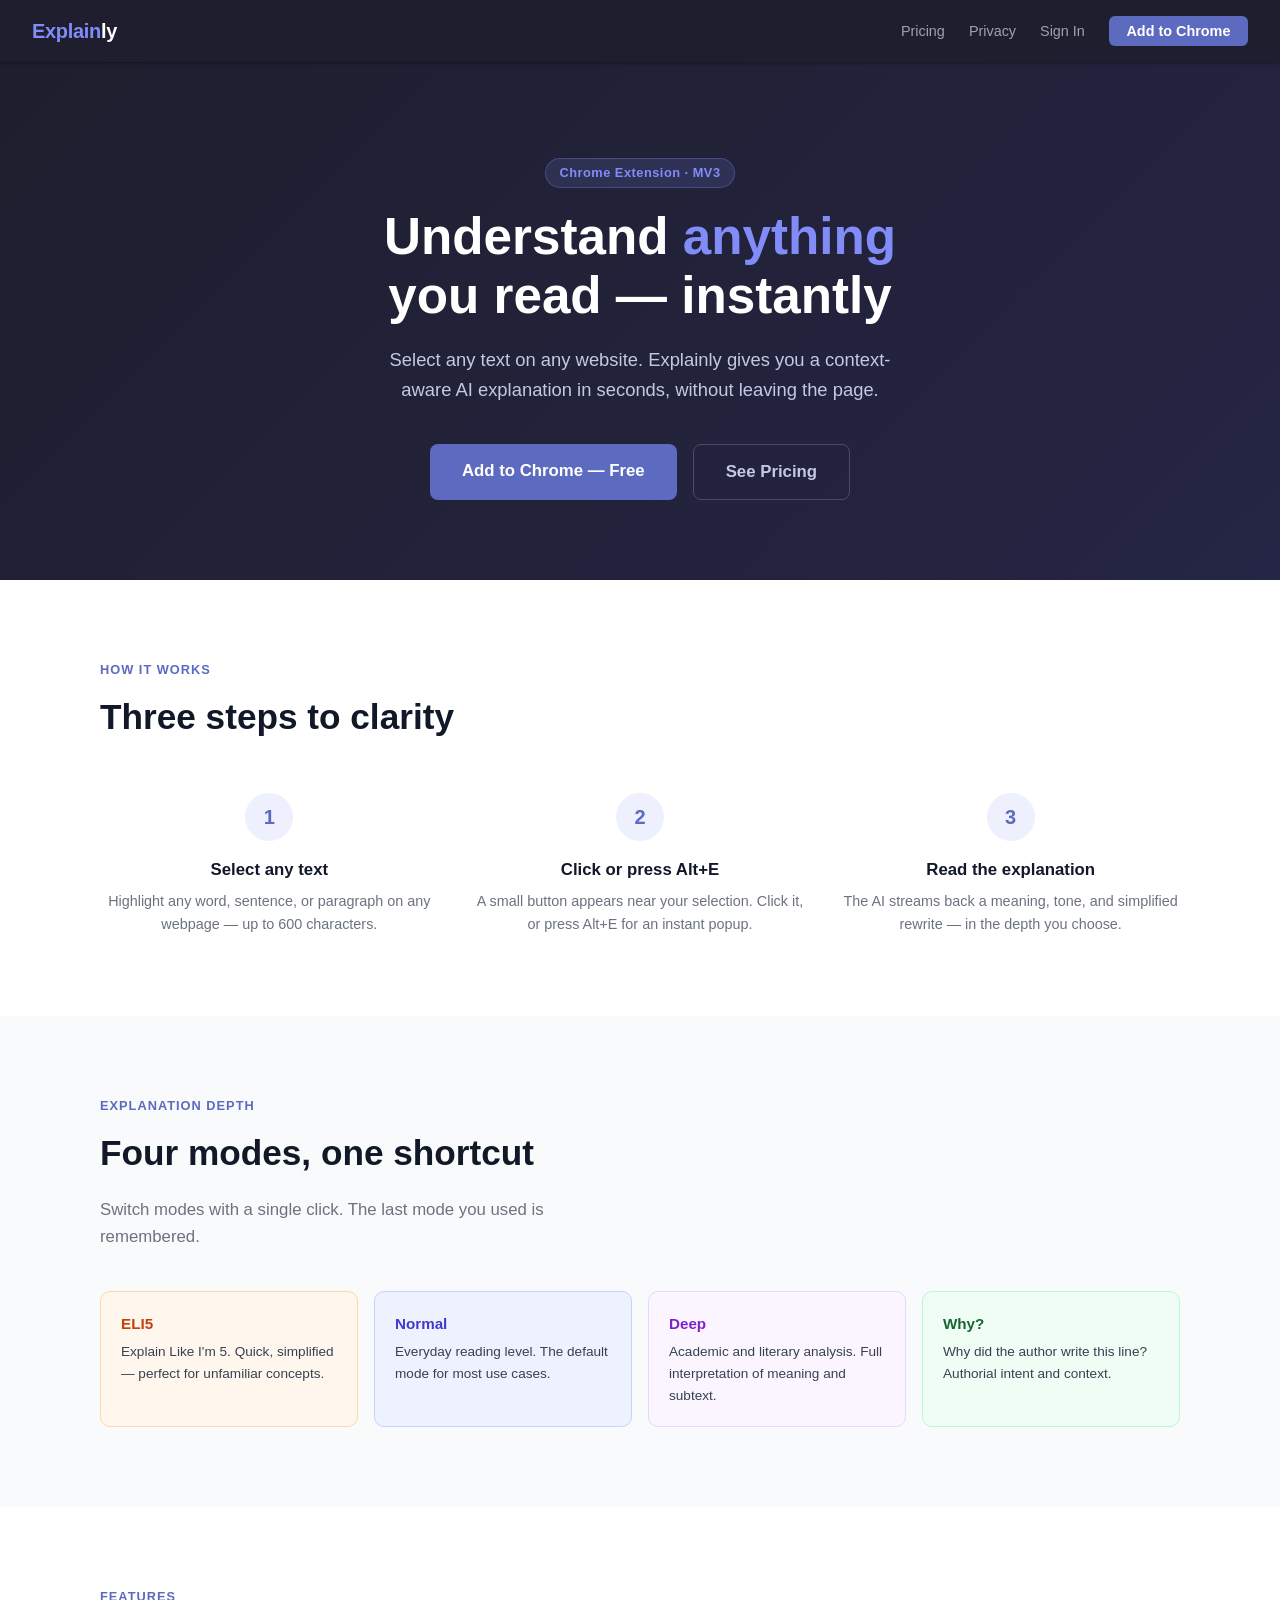
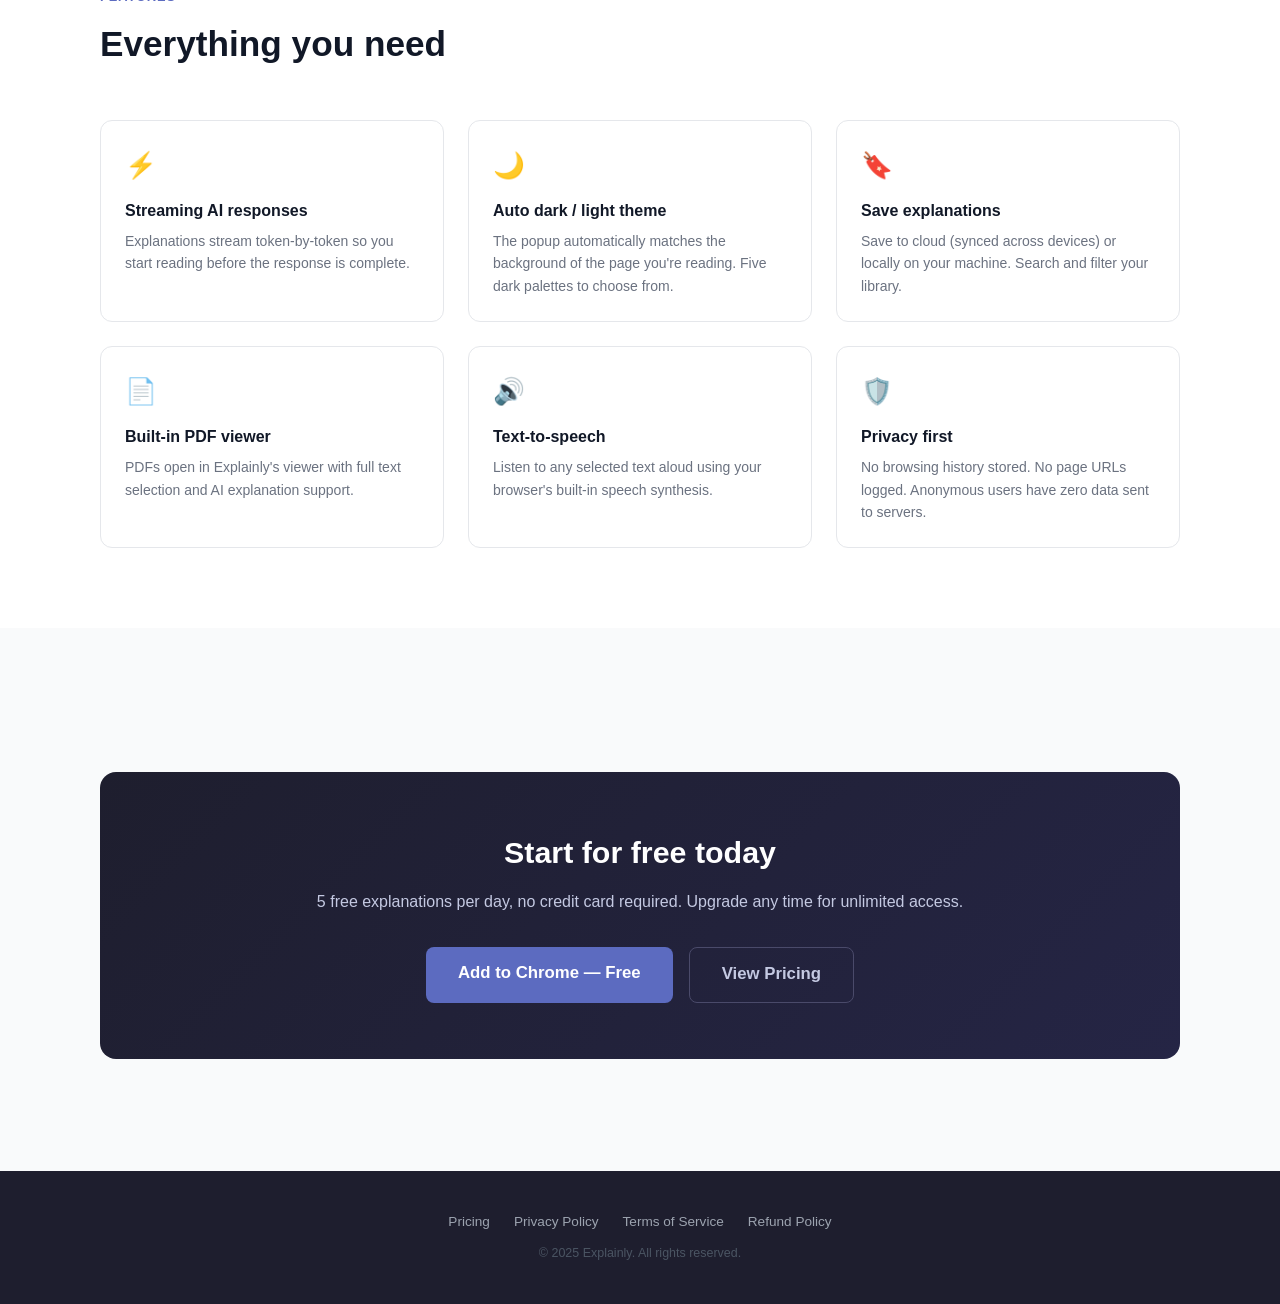
==== index.html @ cc9b119f "Add favicon to all pages and icon images for PWA manifest Co-Authored-By: Claude Sonnet 4.6 <noreply" ====
<!DOCTYPE html>
<html lang="en">
<head>
  <meta charset="UTF-8" />
  <link rel="icon" href="/icons/icon-192.png" type="image/png" />
  <meta name="viewport" content="width=device-width, initial-scale=1.0" />
  <title>Explainly — AI Text Explanation for the Web</title>
  <meta name="description" content="Select any text on any webpage and get instant AI-powered explanations. ELI5, Normal, Deep, and Why? modes." />
  <style>
    *, *::before, *::after { box-sizing: border-box; margin: 0; padding: 0; }
    body { font-family: -apple-system, BlinkMacSystemFont, 'Segoe UI', Roboto, sans-serif; color: #111827; background: #f9fafb; line-height: 1.6; }
    a { color: #5c6bc0; text-decoration: none; }
    a:hover { text-decoration: underline; }

    /* Nav */
    nav { background: #1e1e2e; display: flex; justify-content: space-between; align-items: center; padding: 0 2rem; height: 62px; position: sticky; top: 0; z-index: 100; box-shadow: 0 1px 4px rgba(0,0,0,.4); }
    .logo { color: #fff; font-weight: 800; font-size: 1.25rem; text-decoration: none; letter-spacing: -.3px; }
    .logo span { color: #818cf8; }
    .nav-links { display: flex; gap: 1.5rem; list-style: none; align-items: center; }
    .nav-links a { color: #9ca3af; font-size: .9rem; text-decoration: none; transition: color .15s; }
    .nav-links a:hover { color: #fff; }
    .nav-cta { background: #5c6bc0; color: #fff !important; padding: .45rem 1.1rem; border-radius: 6px; font-weight: 600; }
    .nav-cta:hover { background: #4f5eaf; }
    @media (max-width: 600px) { .hide-mobile { display: none; } }

    /* Hero */
    .hero { background: linear-gradient(135deg, #1e1e2e 0%, #252545 100%); color: #fff; padding: 6rem 2rem 5rem; text-align: center; }
    .hero h1 { font-size: clamp(2rem, 5vw, 3.2rem); font-weight: 900; line-height: 1.15; margin-bottom: 1.25rem; }
    .hero h1 span { color: #818cf8; }
    .hero p { font-size: 1.15rem; color: #c4c9e2; max-width: 540px; margin: 0 auto 2.5rem; }
    .hero-btns { display: flex; gap: 1rem; justify-content: center; flex-wrap: wrap; }
    .btn { display: inline-block; padding: .7rem 1.6rem; border-radius: 8px; font-weight: 600; font-size: .95rem; transition: all .2s; cursor: pointer; text-decoration: none; }
    .btn-primary { background: #5c6bc0; color: #fff; }
    .btn-primary:hover { background: #4f5eaf; text-decoration: none; color: #fff; }
    .btn-ghost { background: transparent; color: #c4c9e2; border: 1.5px solid #4a4a6a; }
    .btn-ghost:hover { background: rgba(255,255,255,.07); text-decoration: none; color: #fff; }
    .btn-lg { padding: .85rem 2rem; font-size: 1.05rem; }

    /* Badge */
    .badge { display: inline-block; background: rgba(129,140,248,.15); color: #818cf8; border: 1px solid rgba(129,140,248,.3); border-radius: 999px; padding: .25rem .85rem; font-size: .8rem; font-weight: 600; margin-bottom: 1.2rem; letter-spacing: .5px; }

    /* Sections */
    .section { padding: 5rem 2rem; }
    .section-alt { background: #fff; }
    .container { max-width: 1080px; margin: 0 auto; }
    .section-label { color: #5c6bc0; font-size: .8rem; font-weight: 700; text-transform: uppercase; letter-spacing: 1px; margin-bottom: .5rem; }
    .section-title { font-size: clamp(1.6rem, 3vw, 2.2rem); font-weight: 800; margin-bottom: 1rem; }
    .section-sub { color: #6b7280; font-size: 1.05rem; max-width: 520px; }

    /* How it works */
    .steps { display: grid; grid-template-columns: repeat(auto-fit, minmax(220px, 1fr)); gap: 2rem; margin-top: 3rem; }
    .step { text-align: center; }
    .step-num { width: 48px; height: 48px; border-radius: 50%; background: #eef0fd; color: #5c6bc0; font-size: 1.25rem; font-weight: 800; display: flex; align-items: center; justify-content: center; margin: 0 auto 1rem; }
    .step h3 { font-size: 1.05rem; font-weight: 700; margin-bottom: .4rem; }
    .step p { color: #6b7280; font-size: .9rem; margin: 0; }

    /* Features */
    .features { display: grid; grid-template-columns: repeat(auto-fit, minmax(260px, 1fr)); gap: 1.5rem; margin-top: 3rem; }
    .feature-card { background: #fff; border: 1px solid #e5e7eb; border-radius: 12px; padding: 1.5rem; }
    .feature-icon { font-size: 1.6rem; margin-bottom: .75rem; }
    .feature-card h3 { font-size: 1rem; font-weight: 700; margin-bottom: .4rem; }
    .feature-card p { color: #6b7280; font-size: .875rem; margin: 0; }

    /* Modes */
    .modes { display: grid; grid-template-columns: repeat(auto-fit, minmax(190px, 1fr)); gap: 1rem; margin-top: 2.5rem; }
    .mode { border-radius: 10px; padding: 1.25rem; border: 1.5px solid; }
    .mode-eli5  { background: #fff7ed; border-color: #fed7aa; }
    .mode-normal{ background: #eef2ff; border-color: #c7d2fe; }
    .mode-deep  { background: #faf5ff; border-color: #e9d5ff; }
    .mode-why   { background: #f0fdf4; border-color: #bbf7d0; }
    .mode h3 { font-size: .95rem; font-weight: 700; margin-bottom: .3rem; }
    .mode-eli5 h3  { color: #c2410c; }
    .mode-normal h3{ color: #4338ca; }
    .mode-deep h3  { color: #7e22ce; }
    .mode-why h3   { color: #166534; }
    .mode p { font-size: .85rem; color: #374151; margin: 0; }

    /* CTA Band */
    .cta-band { background: linear-gradient(135deg, #1e1e2e, #252545); color: #fff; border-radius: 16px; padding: 3.5rem 2rem; text-align: center; margin: 4rem 0 2rem; }
    .cta-band h2 { font-size: 1.9rem; font-weight: 800; margin-bottom: .75rem; }
    .cta-band p { color: #c4c9e2; margin-bottom: 2rem; font-size: 1rem; }

    /* Footer */
    footer { background: #1e1e2e; color: #6b7280; padding: 2.5rem 2rem; text-align: center; }
    .footer-links { display: flex; gap: 1.5rem; justify-content: center; margin-bottom: .75rem; flex-wrap: wrap; }
    .footer-links a { color: #9ca3af; font-size: .85rem; text-decoration: none; }
    .footer-links a:hover { color: #fff; }
    .copyright { font-size: .78rem; color: #4b5563; }
  </style>
</head>
<body>

<nav>
  <a class="logo" href="/"><span>Explain</span>ly</a>
  <ul class="nav-links">
    <li class="hide-mobile"><a href="/pricing.html">Pricing</a></li>
    <li class="hide-mobile"><a href="/privacy.html">Privacy</a></li>
    <li class="hide-mobile"><a id="nav-signin" href="/app/login.html">Sign In</a></li>
    <li><a class="nav-cta" href="https://chromewebstore.google.com/search/explainly" target="_blank" rel="noopener">Add to Chrome</a></li>
  </ul>
</nav>

<!-- Hero -->
<section class="hero">
  <div class="badge">Chrome Extension · MV3</div>
  <h1>Understand <span>anything</span><br>you read — instantly</h1>
  <p>Select any text on any website. Explainly gives you a context-aware AI explanation in seconds, without leaving the page.</p>
  <div class="hero-btns">
    <a class="btn btn-primary btn-lg" href="https://chromewebstore.google.com/search/explainly" target="_blank" rel="noopener">Add to Chrome — Free</a>
    <a class="btn btn-ghost btn-lg" href="/pricing.html">See Pricing</a>
  </div>
</section>

<!-- How it works -->
<section class="section section-alt">
  <div class="container">
    <div class="section-label">How it works</div>
    <h2 class="section-title">Three steps to clarity</h2>
    <div class="steps">
      <div class="step">
        <div class="step-num">1</div>
        <h3>Select any text</h3>
        <p>Highlight any word, sentence, or paragraph on any webpage — up to 600 characters.</p>
      </div>
      <div class="step">
        <div class="step-num">2</div>
        <h3>Click or press Alt+E</h3>
        <p>A small button appears near your selection. Click it, or press Alt+E for an instant popup.</p>
      </div>
      <div class="step">
        <div class="step-num">3</div>
        <h3>Read the explanation</h3>
        <p>The AI streams back a meaning, tone, and simplified rewrite — in the depth you choose.</p>
      </div>
    </div>
  </div>
</section>

<!-- Depth modes -->
<section class="section">
  <div class="container">
    <div class="section-label">Explanation depth</div>
    <h2 class="section-title">Four modes, one shortcut</h2>
    <p class="section-sub">Switch modes with a single click. The last mode you used is remembered.</p>
    <div class="modes">
      <div class="mode mode-eli5">
        <h3>ELI5</h3>
        <p>Explain Like I'm 5. Quick, simplified — perfect for unfamiliar concepts.</p>
      </div>
      <div class="mode mode-normal">
        <h3>Normal</h3>
        <p>Everyday reading level. The default mode for most use cases.</p>
      </div>
      <div class="mode mode-deep">
        <h3>Deep</h3>
        <p>Academic and literary analysis. Full interpretation of meaning and subtext.</p>
      </div>
      <div class="mode mode-why">
        <h3>Why?</h3>
        <p>Why did the author write this line? Authorial intent and context.</p>
      </div>
    </div>
  </div>
</section>

<!-- Features -->
<section class="section section-alt">
  <div class="container">
    <div class="section-label">Features</div>
    <h2 class="section-title">Everything you need</h2>
    <div class="features">
      <div class="feature-card">
        <div class="feature-icon">⚡</div>
        <h3>Streaming AI responses</h3>
        <p>Explanations stream token-by-token so you start reading before the response is complete.</p>
      </div>
      <div class="feature-card">
        <div class="feature-icon">🌙</div>
        <h3>Auto dark / light theme</h3>
        <p>The popup automatically matches the background of the page you're reading. Five dark palettes to choose from.</p>
      </div>
      <div class="feature-card">
        <div class="feature-icon">🔖</div>
        <h3>Save explanations</h3>
        <p>Save to cloud (synced across devices) or locally on your machine. Search and filter your library.</p>
      </div>
      <div class="feature-card">
        <div class="feature-icon">📄</div>
        <h3>Built-in PDF viewer</h3>
        <p>PDFs open in Explainly's viewer with full text selection and AI explanation support.</p>
      </div>
      <div class="feature-card">
        <div class="feature-icon">🔊</div>
        <h3>Text-to-speech</h3>
        <p>Listen to any selected text aloud using your browser's built-in speech synthesis.</p>
      </div>
      <div class="feature-card">
        <div class="feature-icon">🛡️</div>
        <h3>Privacy first</h3>
        <p>No browsing history stored. No page URLs logged. Anonymous users have zero data sent to servers.</p>
      </div>
    </div>
  </div>
</section>

<!-- CTA -->
<section class="section">
  <div class="container">
    <div class="cta-band">
      <h2>Start for free today</h2>
      <p>5 free explanations per day, no credit card required. Upgrade any time for unlimited access.</p>
      <div style="display:flex;gap:1rem;justify-content:center;flex-wrap:wrap;">
        <a class="btn btn-primary btn-lg" href="https://chromewebstore.google.com/search/explainly" target="_blank" rel="noopener">Add to Chrome — Free</a>
        <a class="btn btn-ghost btn-lg" href="/pricing.html">View Pricing</a>
      </div>
    </div>
  </div>
</section>

<footer>
  <div class="footer-links">
    <a href="/pricing.html">Pricing</a>
    <a href="/privacy.html">Privacy Policy</a>
    <a href="/terms.html">Terms of Service</a>
    <a href="/refund.html">Refund Policy</a>
  </div>
  <p class="copyright">&copy; 2025 Explainly. All rights reserved.</p>
</footer>

<script>
  var link = document.getElementById('nav-signin');
  if (localStorage.getItem('explainly_token')) {
    link.textContent = 'My Library';
    link.href = '/app/library.html';
  }
</script>
</body>
</html>
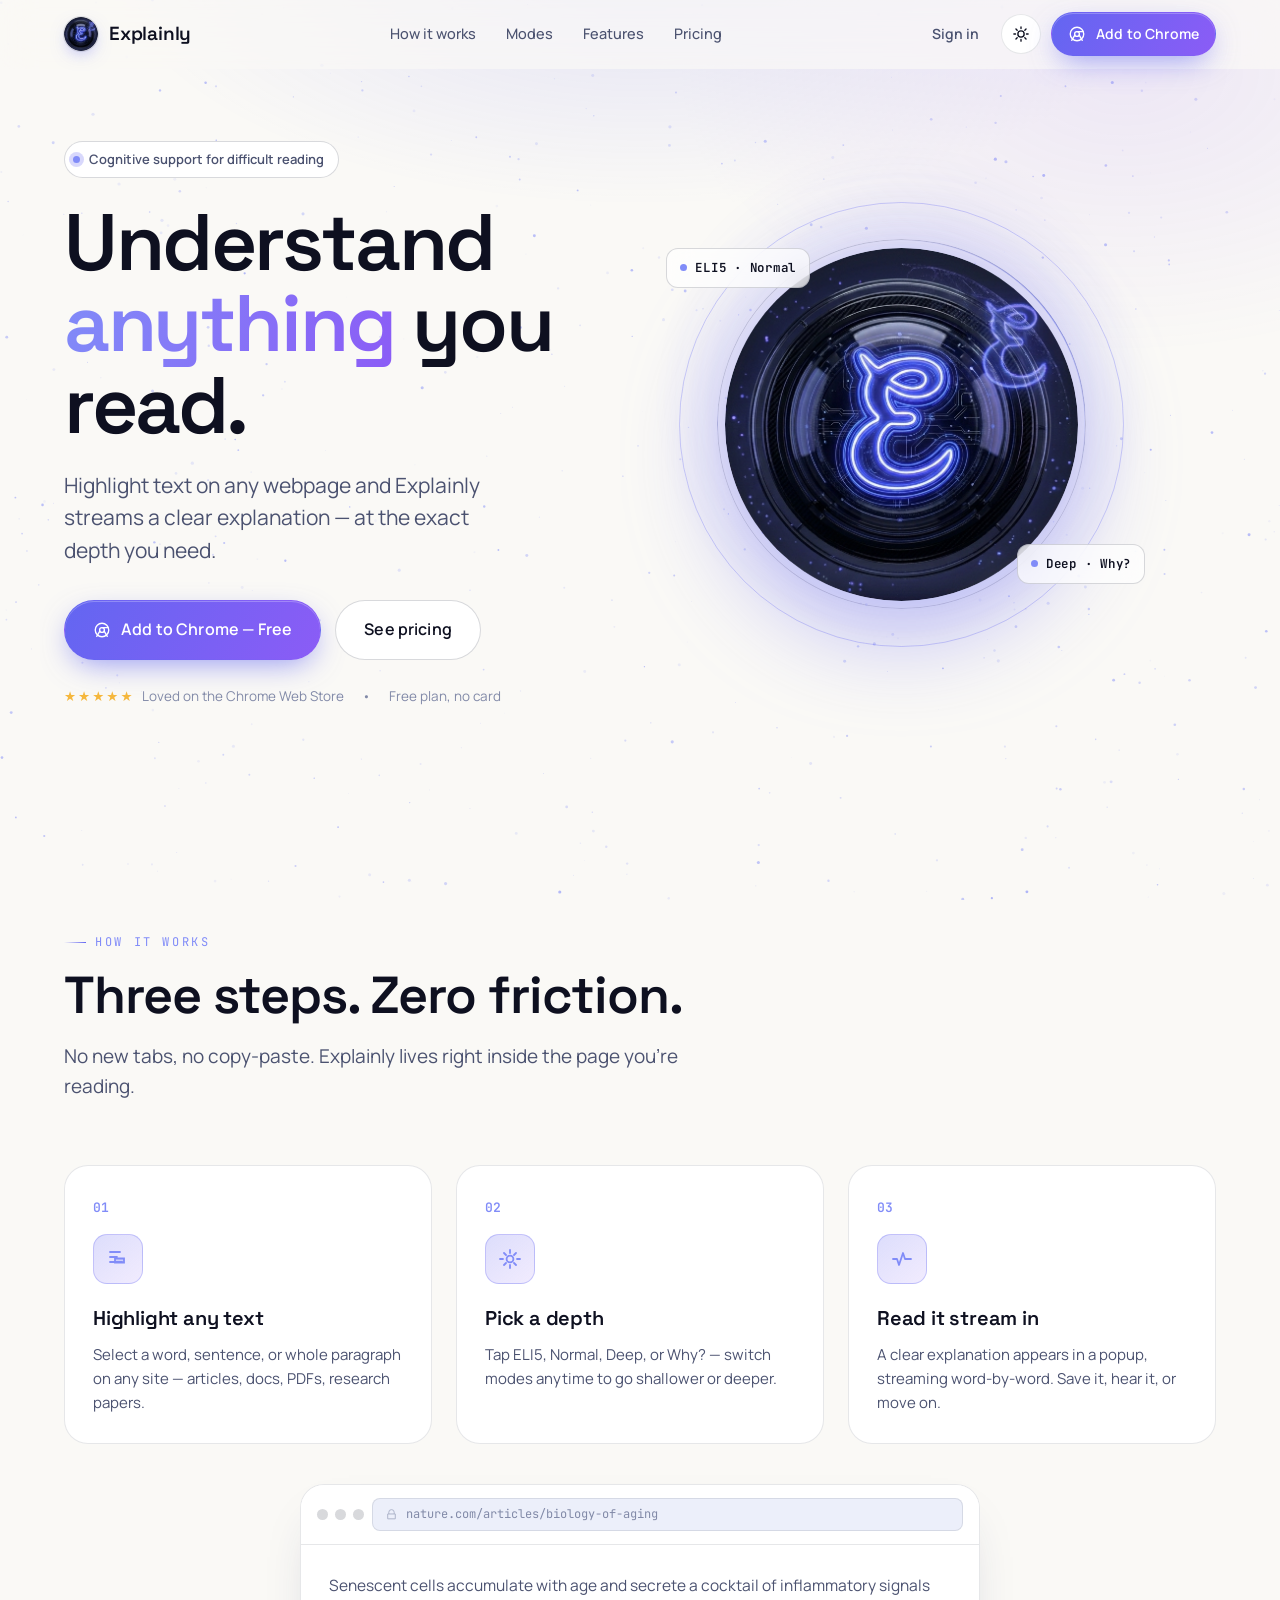
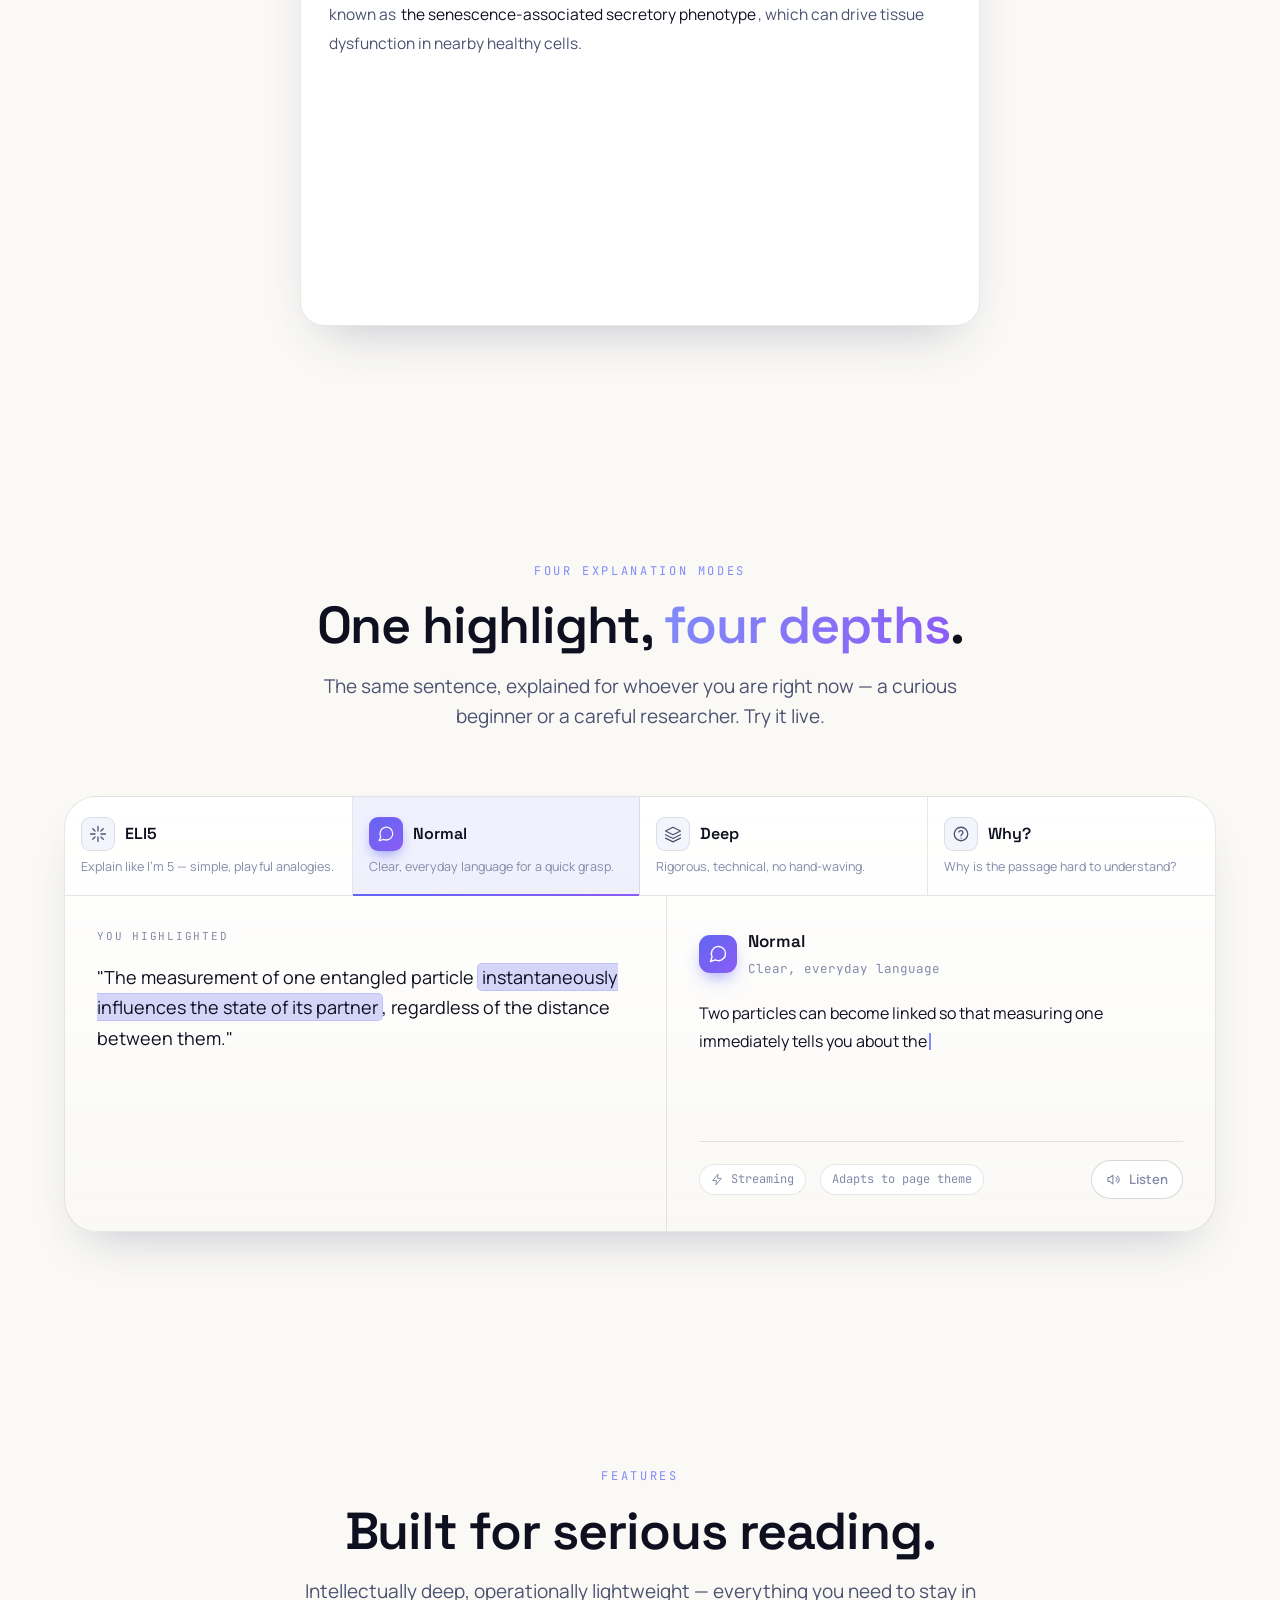
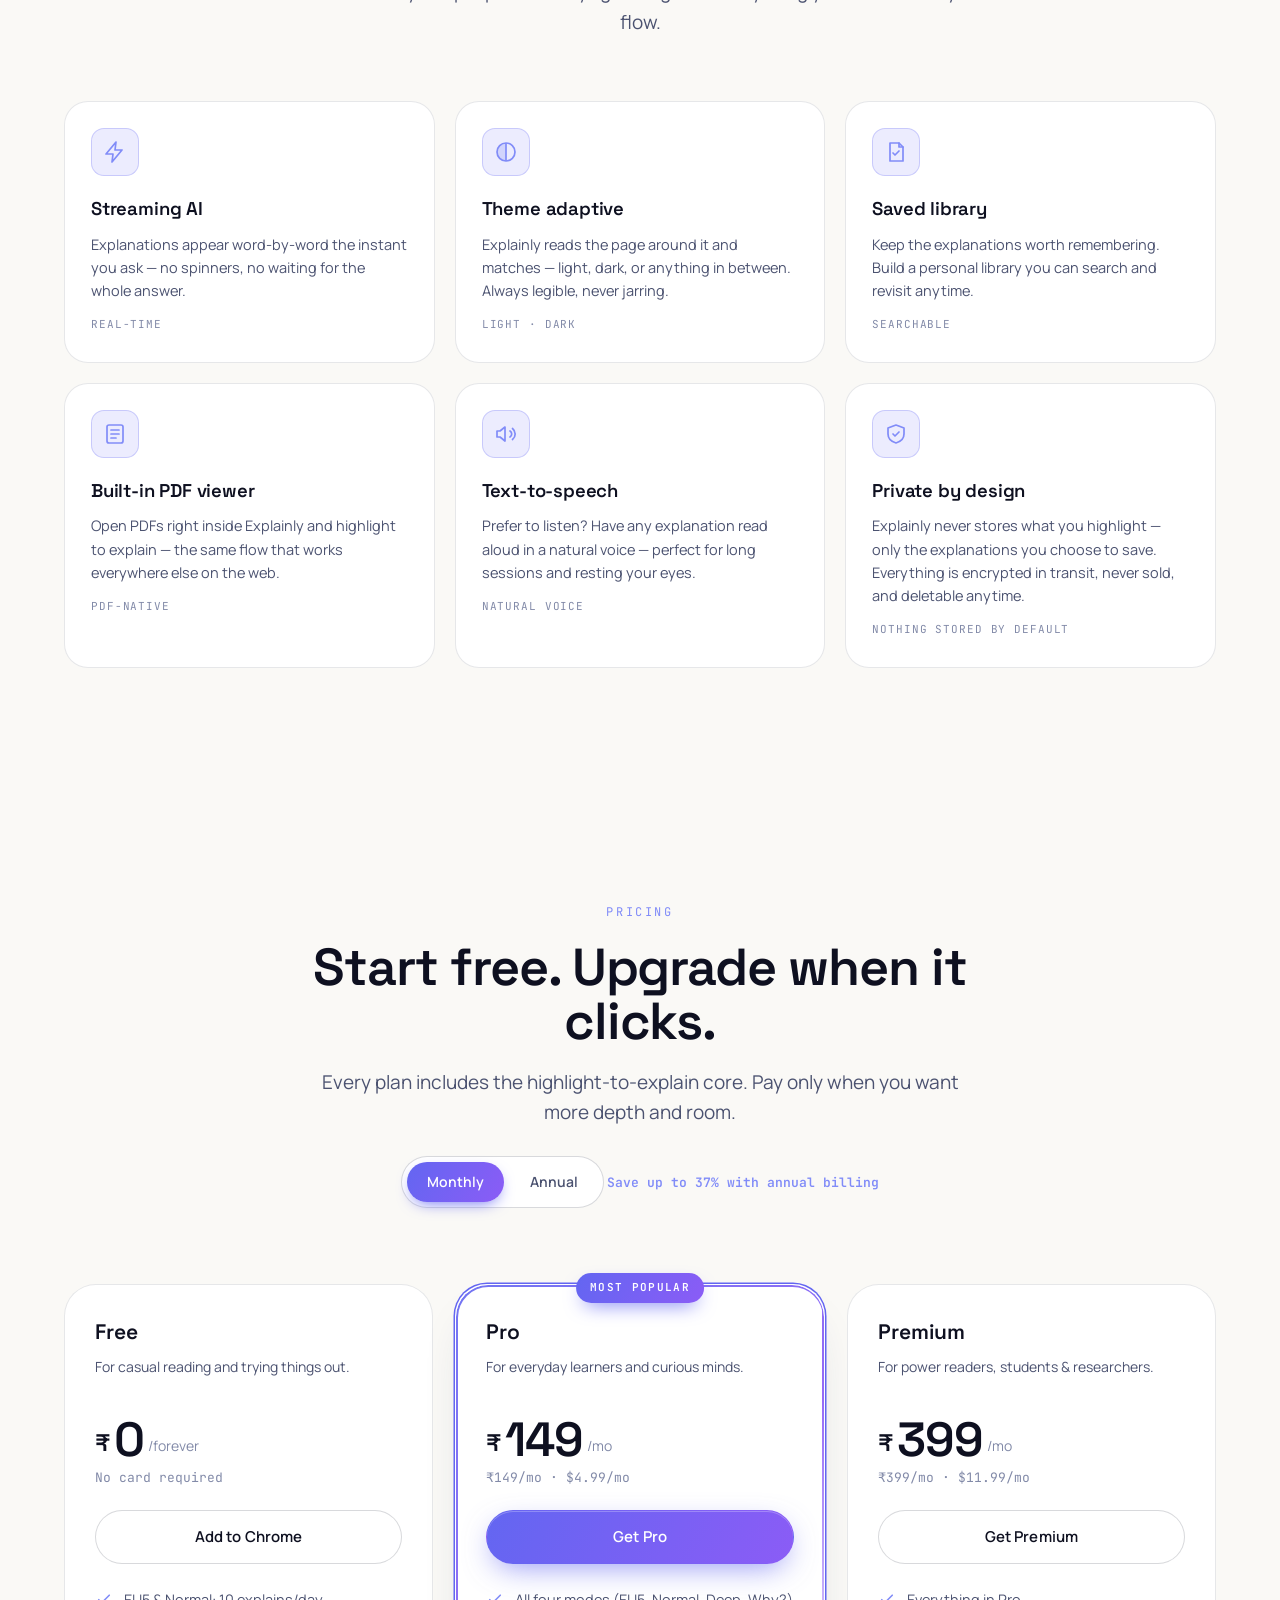
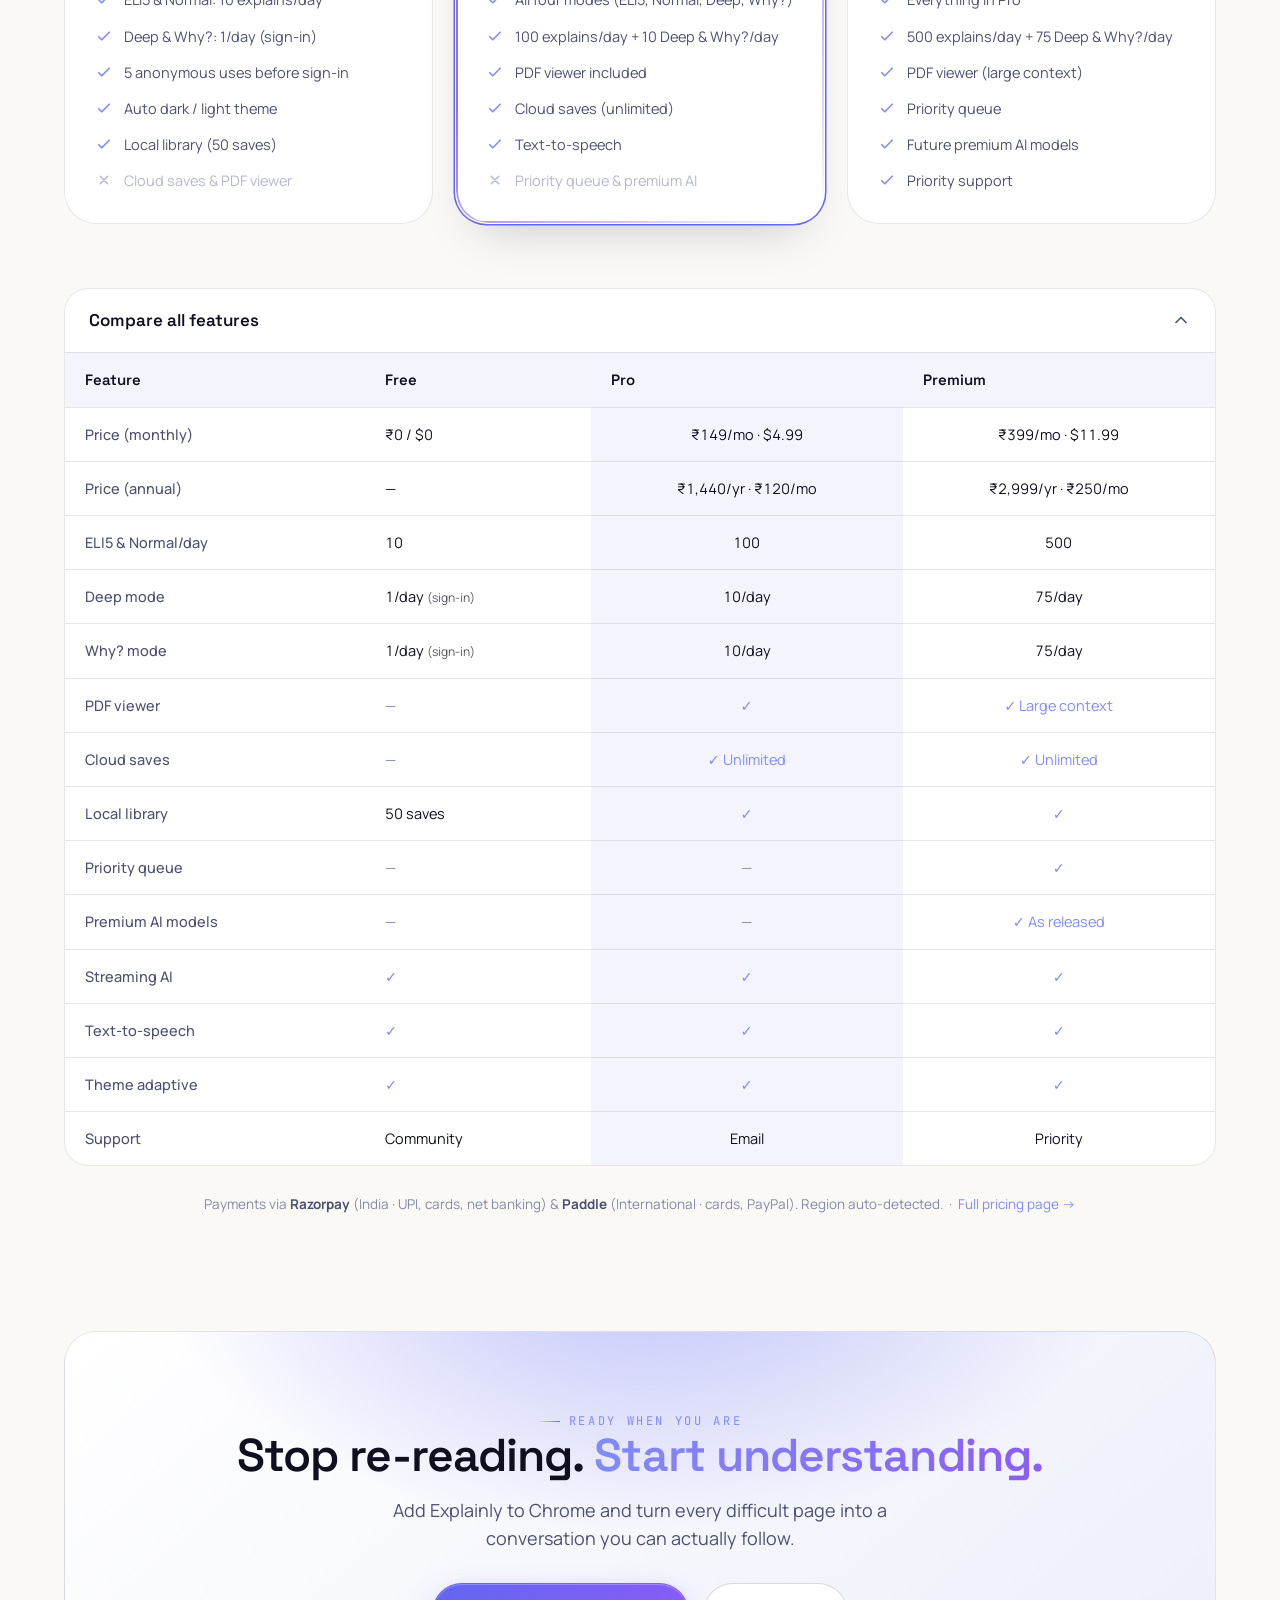
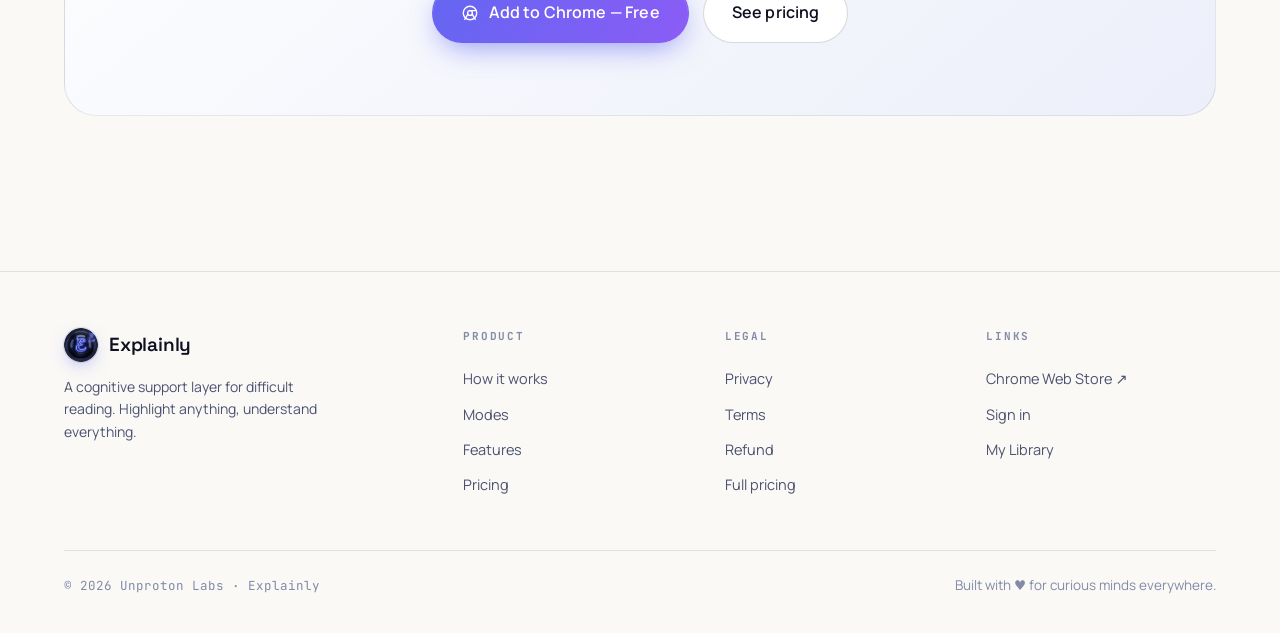
==== commit b5f28ce4: "added .md file for better understanding" ====
--- a/index.html
+++ b/index.html
@@ -1,238 +1,528 @@
 <!DOCTYPE html>
-<html lang="en">
+<html lang="en" data-theme="dark" data-accent="indigo" data-hero="split" data-font="techy">
 <head>
   <meta charset="UTF-8" />
   <link rel="icon" href="/icons/icon-192.png" type="image/png" />
-  <meta name="viewport" content="width=device-width, initial-scale=1.0" />
-  <title>Explainly — AI Text Explanation for the Web</title>
-  <meta name="description" content="Select any text on any webpage and get instant AI-powered explanations. ELI5, Normal, Deep, and Why? modes." />
-  <style>
-    *, *::before, *::after { box-sizing: border-box; margin: 0; padding: 0; }
-    body { font-family: -apple-system, BlinkMacSystemFont, 'Segoe UI', Roboto, sans-serif; color: #111827; background: #f9fafb; line-height: 1.6; }
-    a { color: #5c6bc0; text-decoration: none; }
-    a:hover { text-decoration: underline; }
-
-    /* Nav */
-    nav { background: #1e1e2e; display: flex; justify-content: space-between; align-items: center; padding: 0 2rem; height: 62px; position: sticky; top: 0; z-index: 100; box-shadow: 0 1px 4px rgba(0,0,0,.4); }
-    .logo { color: #fff; font-weight: 800; font-size: 1.25rem; text-decoration: none; letter-spacing: -.3px; }
-    .logo span { color: #818cf8; }
-    .nav-links { display: flex; gap: 1.5rem; list-style: none; align-items: center; }
-    .nav-links a { color: #9ca3af; font-size: .9rem; text-decoration: none; transition: color .15s; }
-    .nav-links a:hover { color: #fff; }
-    .nav-cta { background: #5c6bc0; color: #fff !important; padding: .45rem 1.1rem; border-radius: 6px; font-weight: 600; }
-    .nav-cta:hover { background: #4f5eaf; }
-    @media (max-width: 600px) { .hide-mobile { display: none; } }
-
-    /* Hero */
-    .hero { background: linear-gradient(135deg, #1e1e2e 0%, #252545 100%); color: #fff; padding: 6rem 2rem 5rem; text-align: center; }
-    .hero h1 { font-size: clamp(2rem, 5vw, 3.2rem); font-weight: 900; line-height: 1.15; margin-bottom: 1.25rem; }
-    .hero h1 span { color: #818cf8; }
-    .hero p { font-size: 1.15rem; color: #c4c9e2; max-width: 540px; margin: 0 auto 2.5rem; }
-    .hero-btns { display: flex; gap: 1rem; justify-content: center; flex-wrap: wrap; }
-    .btn { display: inline-block; padding: .7rem 1.6rem; border-radius: 8px; font-weight: 600; font-size: .95rem; transition: all .2s; cursor: pointer; text-decoration: none; }
-    .btn-primary { background: #5c6bc0; color: #fff; }
-    .btn-primary:hover { background: #4f5eaf; text-decoration: none; color: #fff; }
-    .btn-ghost { background: transparent; color: #c4c9e2; border: 1.5px solid #4a4a6a; }
-    .btn-ghost:hover { background: rgba(255,255,255,.07); text-decoration: none; color: #fff; }
-    .btn-lg { padding: .85rem 2rem; font-size: 1.05rem; }
-
-    /* Badge */
-    .badge { display: inline-block; background: rgba(129,140,248,.15); color: #818cf8; border: 1px solid rgba(129,140,248,.3); border-radius: 999px; padding: .25rem .85rem; font-size: .8rem; font-weight: 600; margin-bottom: 1.2rem; letter-spacing: .5px; }
-
-    /* Sections */
-    .section { padding: 5rem 2rem; }
-    .section-alt { background: #fff; }
-    .container { max-width: 1080px; margin: 0 auto; }
-    .section-label { color: #5c6bc0; font-size: .8rem; font-weight: 700; text-transform: uppercase; letter-spacing: 1px; margin-bottom: .5rem; }
-    .section-title { font-size: clamp(1.6rem, 3vw, 2.2rem); font-weight: 800; margin-bottom: 1rem; }
-    .section-sub { color: #6b7280; font-size: 1.05rem; max-width: 520px; }
-
-    /* How it works */
-    .steps { display: grid; grid-template-columns: repeat(auto-fit, minmax(220px, 1fr)); gap: 2rem; margin-top: 3rem; }
-    .step { text-align: center; }
-    .step-num { width: 48px; height: 48px; border-radius: 50%; background: #eef0fd; color: #5c6bc0; font-size: 1.25rem; font-weight: 800; display: flex; align-items: center; justify-content: center; margin: 0 auto 1rem; }
-    .step h3 { font-size: 1.05rem; font-weight: 700; margin-bottom: .4rem; }
-    .step p { color: #6b7280; font-size: .9rem; margin: 0; }
-
-    /* Features */
-    .features { display: grid; grid-template-columns: repeat(auto-fit, minmax(260px, 1fr)); gap: 1.5rem; margin-top: 3rem; }
-    .feature-card { background: #fff; border: 1px solid #e5e7eb; border-radius: 12px; padding: 1.5rem; }
-    .feature-icon { font-size: 1.6rem; margin-bottom: .75rem; }
-    .feature-card h3 { font-size: 1rem; font-weight: 700; margin-bottom: .4rem; }
-    .feature-card p { color: #6b7280; font-size: .875rem; margin: 0; }
-
-    /* Modes */
-    .modes { display: grid; grid-template-columns: repeat(auto-fit, minmax(190px, 1fr)); gap: 1rem; margin-top: 2.5rem; }
-    .mode { border-radius: 10px; padding: 1.25rem; border: 1.5px solid; }
-    .mode-eli5  { background: #fff7ed; border-color: #fed7aa; }
-    .mode-normal{ background: #eef2ff; border-color: #c7d2fe; }
-    .mode-deep  { background: #faf5ff; border-color: #e9d5ff; }
-    .mode-why   { background: #f0fdf4; border-color: #bbf7d0; }
-    .mode h3 { font-size: .95rem; font-weight: 700; margin-bottom: .3rem; }
-    .mode-eli5 h3  { color: #c2410c; }
-    .mode-normal h3{ color: #4338ca; }
-    .mode-deep h3  { color: #7e22ce; }
-    .mode-why h3   { color: #166534; }
-    .mode p { font-size: .85rem; color: #374151; margin: 0; }
-
-    /* CTA Band */
-    .cta-band { background: linear-gradient(135deg, #1e1e2e, #252545); color: #fff; border-radius: 16px; padding: 3.5rem 2rem; text-align: center; margin: 4rem 0 2rem; }
-    .cta-band h2 { font-size: 1.9rem; font-weight: 800; margin-bottom: .75rem; }
-    .cta-band p { color: #c4c9e2; margin-bottom: 2rem; font-size: 1rem; }
-
-    /* Footer */
-    footer { background: #1e1e2e; color: #6b7280; padding: 2.5rem 2rem; text-align: center; }
-    .footer-links { display: flex; gap: 1.5rem; justify-content: center; margin-bottom: .75rem; flex-wrap: wrap; }
-    .footer-links a { color: #9ca3af; font-size: .85rem; text-decoration: none; }
-    .footer-links a:hover { color: #fff; }
-    .copyright { font-size: .78rem; color: #4b5563; }
-  </style>
+  <meta name="viewport" content="width=device-width, initial-scale=1" />
+  <title>Explainly — Understand anything you read</title>
+  <meta name="description" content="Highlight any text on the web and get instant AI explanations in four depths: ELI5, Normal, Deep, and Why? A cognitive support layer for difficult reading." />
+  <link rel="preconnect" href="https://fonts.googleapis.com" />
+  <link rel="preconnect" href="https://fonts.gstatic.com" crossorigin />
+  <link href="https://fonts.googleapis.com/css2?family=Space+Grotesk:wght@400;500;600;700&family=Manrope:wght@400;500;600;700;800&family=JetBrains+Mono:wght@400;500;600&family=Bricolage+Grotesque:opsz,wght@12..96,500;12..96,600;12..96,700&family=Sora:wght@500;600;700&display=swap" rel="stylesheet" />
+  <link rel="stylesheet" href="/css/landing.css" />
 </head>
 <body>
-
-<nav>
-  <a class="logo" href="/"><span>Explain</span>ly</a>
-  <ul class="nav-links">
-    <li class="hide-mobile"><a href="/pricing.html">Pricing</a></li>
-    <li class="hide-mobile"><a href="/privacy.html">Privacy</a></li>
-    <li class="hide-mobile"><a id="nav-signin" href="/app/login.html">Sign In</a></li>
-    <li><a class="nav-cta" href="https://chromewebstore.google.com/search/explainly" target="_blank" rel="noopener">Add to Chrome</a></li>
-  </ul>
-</nav>
-
-<!-- Hero -->
-<section class="hero">
-  <div class="badge">Chrome Extension · MV3</div>
-  <h1>Understand <span>anything</span><br>you read — instantly</h1>
-  <p>Select any text on any website. Explainly gives you a context-aware AI explanation in seconds, without leaving the page.</p>
-  <div class="hero-btns">
-    <a class="btn btn-primary btn-lg" href="https://chromewebstore.google.com/search/explainly" target="_blank" rel="noopener">Add to Chrome — Free</a>
-    <a class="btn btn-ghost btn-lg" href="/pricing.html">See Pricing</a>
-  </div>
+<canvas id="starfield"></canvas>
+<div class="bg-aura"></div>
+
+<!-- ============ HEADER ============ -->
+<header>
+  <div class="wrap nav">
+    <a class="brand" href="/" aria-label="Explainly home">
+      <img class="logo" src="/icons/logo-indigo.png" alt="Explainly logo" />
+      <span>Explainly</span>
+    </a>
+    <nav class="nav-links" id="navLinks">
+      <a href="#how">How it works</a>
+      <a href="#modes">Modes</a>
+      <a href="#features">Features</a>
+      <a href="#pricing">Pricing</a>
+    </nav>
+    <div class="nav-right">
+      <a class="nav-signin" id="nav-signin" href="/app/login.html">Sign in</a>
+      <button class="theme-btn" id="themeToggle" aria-label="Toggle dark / light mode">
+        <svg class="ic-moon" viewBox="0 0 24 24" fill="none"><path d="M21 12.8A9 9 0 1 1 11.2 3a7 7 0 0 0 9.8 9.8Z" stroke="currentColor" stroke-width="1.8" stroke-linejoin="round"/></svg>
+        <svg class="ic-sun" viewBox="0 0 24 24" fill="none"><circle cx="12" cy="12" r="4.2" stroke="currentColor" stroke-width="1.8"/><path d="M12 2.5v2.2M12 19.3v2.2M21.5 12h-2.2M4.7 12H2.5M18.7 5.3l-1.6 1.6M6.9 17.1l-1.6 1.6M18.7 18.7l-1.6-1.6M6.9 6.9 5.3 5.3" stroke="currentColor" stroke-width="1.8" stroke-linecap="round"/></svg>
+      </button>
+      <a class="btn btn-primary btn-sm" href="https://chromewebstore.google.com/detail/explainly/fbajmbncecpiklnaekpfpkcmieimfcpb" target="_blank" rel="noopener">
+        <svg viewBox="0 0 24 24" fill="none"><circle cx="12" cy="12" r="9" stroke="currentColor" stroke-width="1.8"/><circle cx="12" cy="12" r="3.2" stroke="currentColor" stroke-width="1.8"/><path d="M12 8.8h8M9.1 13.5 5 20.4M14.9 13.5 19 20.4" stroke="currentColor" stroke-width="1.8" stroke-linecap="round"/></svg>
+        Add to Chrome
+      </a>
+      <button class="menu-btn" id="menuBtn" aria-label="Menu">
+        <svg viewBox="0 0 24 24" fill="none"><path d="M4 7h16M4 12h16M4 17h16" stroke="currentColor" stroke-width="2" stroke-linecap="round"/></svg>
+      </button>
+    </div>
+  </div>
+</header>
+
+<main id="top">
+
+<!-- ============ HERO ============ -->
+<section class="hero wrap">
+
+  <!-- Variant: SPLIT (default) -->
+  <div class="hero-variant" id="hv-split">
+    <div class="hero-copy">
+      <span class="pill"><span class="dot"></span>Cognitive support for difficult reading</span>
+      <h1 class="hero-h">Understand <span class="grad-text">anything</span> you read.</h1>
+      <p class="hero-sub">Highlight text on any webpage and Explainly streams a clear explanation — at the exact depth you need.</p>
+      <div class="hero-cta">
+        <a class="btn btn-primary btn-lg" href="https://chromewebstore.google.com/detail/explainly/fbajmbncecpiklnaekpfpkcmieimfcpb" target="_blank" rel="noopener">
+          <svg viewBox="0 0 24 24" fill="none"><circle cx="12" cy="12" r="9" stroke="currentColor" stroke-width="1.8"/><circle cx="12" cy="12" r="3.2" stroke="currentColor" stroke-width="1.8"/><path d="M12 8.8h8M9.1 13.5 5 20.4M14.9 13.5 19 20.4" stroke="currentColor" stroke-width="1.8" stroke-linecap="round"/></svg>
+          Add to Chrome — Free
+        </a>
+        <a class="btn btn-ghost btn-lg" href="#pricing">See pricing</a>
+      </div>
+      <div class="hero-meta">
+        <span><span class="stars">★★★★★</span> Loved on the Chrome Web Store</span>
+        <span>•</span>
+        <span>Free plan, no card</span>
+      </div>
+    </div>
+    <div class="hero-art">
+      <div class="orb-wrap">
+        <div class="orb-glow"></div>
+        <div class="orb-ring r1"></div>
+        <div class="orb-ring r2"></div>
+        <img class="orb-img logo" src="/icons/logo-indigo.png" alt="Explainly" />
+        <div class="orb-badge b1"><span class="k"></span>ELI5 · Normal</div>
+        <div class="orb-badge b2"><span class="k"></span>Deep · Why?</div>
+      </div>
+    </div>
+  </div>
+
+  <!-- Variant: ORB centered (mobile fallback) -->
+  <div class="hero-variant" id="hv-orb">
+    <div class="orb-wrap sm">
+      <div class="orb-glow"></div>
+      <div class="orb-ring r1"></div>
+      <div class="orb-ring r2"></div>
+      <img class="orb-img logo" src="/icons/logo-indigo.png" alt="Explainly" />
+    </div>
+    <span class="pill"><span class="dot"></span>Powered by streaming AI</span>
+    <h1 class="hero-h">Understand <span class="grad-text">anything</span> you read.</h1>
+    <p class="hero-sub">Highlight any text on the web and get an instant explanation in four depths — ELI5, Normal, Deep, and Why? Your personal reading companion, everywhere you browse.</p>
+    <div class="hero-cta">
+      <a class="btn btn-primary btn-lg" href="https://chromewebstore.google.com/detail/explainly/fbajmbncecpiklnaekpfpkcmieimfcpb" target="_blank" rel="noopener">Add to Chrome — Free</a>
+      <a class="btn btn-ghost btn-lg" href="#pricing">See pricing</a>
+    </div>
+    <div class="hero-meta">
+      <span><span class="stars">★★★★★</span> On the Chrome Web Store</span>
+      <span>•</span><span>Works on any webpage</span>
+    </div>
+  </div>
+
 </section>
 
-<!-- How it works -->
-<section class="section section-alt">
-  <div class="container">
-    <div class="section-label">How it works</div>
-    <h2 class="section-title">Three steps to clarity</h2>
-    <div class="steps">
-      <div class="step">
-        <div class="step-num">1</div>
-        <h3>Select any text</h3>
-        <p>Highlight any word, sentence, or paragraph on any webpage — up to 600 characters.</p>
-      </div>
-      <div class="step">
-        <div class="step-num">2</div>
-        <h3>Click or press Alt+E</h3>
-        <p>A small button appears near your selection. Click it, or press Alt+E for an instant popup.</p>
-      </div>
-      <div class="step">
-        <div class="step-num">3</div>
-        <h3>Read the explanation</h3>
-        <p>The AI streams back a meaning, tone, and simplified rewrite — in the depth you choose.</p>
+<!-- ============ HOW IT WORKS ============ -->
+<section class="sec" id="how">
+  <div class="wrap">
+    <div class="sec-head reveal">
+      <span class="eyebrow">How it works</span>
+      <h2 class="title">Three steps. Zero friction.</h2>
+      <p class="lead">No new tabs, no copy-paste. Explainly lives right inside the page you're reading.</p>
+    </div>
+    <div class="how-grid">
+      <div class="steps">
+        <article class="step reveal" data-d="1">
+          <span class="step-n">01</span>
+          <div class="step-ic">
+            <svg viewBox="0 0 24 24" fill="none"><path d="M4 5h10M4 10h7M4 15h12" stroke="currentColor" stroke-width="1.8" stroke-linecap="round"/><rect x="9" y="11.5" width="9" height="4" rx="1" fill="currentColor" opacity=".25"/><path d="M9 11.5h9v4H9z" stroke="currentColor" stroke-width="1.8"/></svg>
+          </div>
+          <h3>Highlight any text</h3>
+          <p>Select a word, sentence, or whole paragraph on any site — articles, docs, PDFs, research papers.</p>
+        </article>
+        <article class="step reveal" data-d="2">
+          <span class="step-n">02</span>
+          <div class="step-ic">
+            <svg viewBox="0 0 24 24" fill="none"><path d="M12 3v3M12 18v3M5 12H2M22 12h-3M6 6l2 2M16 16l2 2M18 6l-2 2M8 16l-2 2" stroke="currentColor" stroke-width="1.8" stroke-linecap="round"/><circle cx="12" cy="12" r="3.4" stroke="currentColor" stroke-width="1.8"/></svg>
+          </div>
+          <h3>Pick a depth</h3>
+          <p>Tap ELI5, Normal, Deep, or Why? — switch modes anytime to go shallower or deeper.</p>
+        </article>
+        <article class="step reveal" data-d="3">
+          <span class="step-n">03</span>
+          <div class="step-ic">
+            <svg viewBox="0 0 24 24" fill="none"><path d="M3 12h4l2 6 4-12 2 6h6" stroke="currentColor" stroke-width="1.8" stroke-linecap="round" stroke-linejoin="round"/></svg>
+          </div>
+          <h3>Read it stream in</h3>
+          <p>A clear explanation appears in a popup, streaming word-by-word. Save it, hear it, or move on.</p>
+        </article>
+      </div>
+
+      <div class="mock reveal" data-sim style="max-width:680px;margin-inline:auto;width:100%">
+        <div class="mock-bar">
+          <div class="mock-dots"><i></i><i></i><i></i></div>
+          <div class="mock-url">
+            <svg viewBox="0 0 24 24" width="13" fill="none" style="opacity:.6"><path d="M7 11V8a5 5 0 0 1 10 0v3M5 11h14v9H5z" stroke="currentColor" stroke-width="1.8"/></svg>
+            nature.com/articles/biology-of-aging
+          </div>
+        </div>
+        <div class="mock-body">
+          <p>Senescent cells accumulate with age and secrete a cocktail of inflammatory signals known as <span class="hl">the senescence-associated secretory phenotype</span>, which can drive tissue dysfunction in nearby healthy cells.</p>
+          <div class="exp-launch"><img src="/icons/icon16.png" alt="" /></div>
+          <div class="exp-pop" data-cycle='[{"mode":"ELI5 mode","i":0,"text":"Old, worn-out cells start shouting alarm signals. Those signals stress out the healthy cells around them — like one grumpy neighbor upsetting the whole street."},{"mode":"Normal mode","i":1,"text":"As cells get old and stop dividing, they don’t go quiet — they release inflammatory molecules that damage healthy neighbors and speed up aging in the surrounding tissue."},{"mode":"Deep mode","i":2,"text":"Senescent cells adopt the SASP: a pro-inflammatory secretome of cytokines, chemokines and proteases that remodels the tissue microenvironment and spreads senescence to bystander cells."},{"mode":"Why? mode","i":3,"text":"This phrase is hard because the jargon ‘senescence-associated secretory phenotype’ is crammed into one noun, and it assumes you know aged cells stay active and harmful instead of just dying off."}]'>
+            <div class="exp-head">
+              <img class="logo" src="/icons/logo-indigo.png" alt="" />
+              <b>Explainly</b>
+              <span class="exp-tabs"><i class="on"></i><i></i><i></i><i></i></span>
+            </div>
+            <div class="exp-mode">ELI5 mode</div>
+            <div class="exp-text" data-text="Old, worn-out cells start shouting alarm signals. Those signals stress out the healthy cells around them — like one grumpy neighbor upsetting the whole street."></div>
+          </div>
+        </div>
       </div>
     </div>
   </div>
 </section>
 
-<!-- Depth modes -->
-<section class="section">
-  <div class="container">
-    <div class="section-label">Explanation depth</div>
-    <h2 class="section-title">Four modes, one shortcut</h2>
-    <p class="section-sub">Switch modes with a single click. The last mode you used is remembered.</p>
-    <div class="modes">
-      <div class="mode mode-eli5">
-        <h3>ELI5</h3>
-        <p>Explain Like I'm 5. Quick, simplified — perfect for unfamiliar concepts.</p>
-      </div>
-      <div class="mode mode-normal">
-        <h3>Normal</h3>
-        <p>Everyday reading level. The default mode for most use cases.</p>
-      </div>
-      <div class="mode mode-deep">
-        <h3>Deep</h3>
-        <p>Academic and literary analysis. Full interpretation of meaning and subtext.</p>
-      </div>
-      <div class="mode mode-why">
-        <h3>Why?</h3>
-        <p>Why did the author write this line? Authorial intent and context.</p>
+<!-- ============ MODES ============ -->
+<section class="sec" id="modes">
+  <div class="wrap">
+    <div class="sec-head center reveal">
+      <span class="eyebrow">Four explanation modes</span>
+      <h2 class="title">One highlight, <span class="grad-text">four depths</span>.</h2>
+      <p class="lead">The same sentence, explained for whoever you are right now — a curious beginner or a careful researcher. Try it live.</p>
+    </div>
+
+    <div class="modes-panel reveal">
+      <div class="modes-tabs" id="modeTabs" role="tablist" aria-label="Explanation modes">
+        <button class="mode-tab" role="tab" data-mode="eli5" aria-selected="false">
+          <span class="mt-top">
+            <span class="mt-ic">
+              <svg viewBox="0 0 24 24"><path d="M12 2v6M12 16v6M2 12h6M16 12h6M5 5l3 3M16 16l3 3M19 5l-3 3M8 16l-3 3" stroke="currentColor" stroke-width="1.7" stroke-linecap="round" fill="none"/></svg>
+            </span>
+            <b>ELI5</b>
+          </span>
+          <small>Explain like I'm 5 — simple, playful analogies.</small>
+        </button>
+        <button class="mode-tab" role="tab" data-mode="normal" aria-selected="true">
+          <span class="mt-top">
+            <span class="mt-ic">
+              <svg viewBox="0 0 24 24"><path d="M21 11.5a8.4 8.4 0 0 1-8.5 8.5 8.6 8.6 0 0 1-3.8-.9L3 21l1.9-5.7A8.5 8.5 0 1 1 21 11.5Z" stroke="currentColor" stroke-width="1.7" fill="none" stroke-linejoin="round"/></svg>
+            </span>
+            <b>Normal</b>
+          </span>
+          <small>Clear, everyday language for a quick grasp.</small>
+        </button>
+        <button class="mode-tab" role="tab" data-mode="deep" aria-selected="false">
+          <span class="mt-top">
+            <span class="mt-ic">
+              <svg viewBox="0 0 24 24"><path d="M12 3 2 8l10 5 10-5-10-5ZM2 13l10 5 10-5M2 17.5l10 5 10-5" stroke="currentColor" stroke-width="1.7" fill="none" stroke-linejoin="round" stroke-linecap="round"/></svg>
+            </span>
+            <b>Deep</b>
+          </span>
+          <small>Rigorous, technical, no hand-waving.</small>
+        </button>
+        <button class="mode-tab" role="tab" data-mode="why" aria-selected="false">
+          <span class="mt-top">
+            <span class="mt-ic">
+              <svg viewBox="0 0 24 24"><circle cx="12" cy="12" r="9" stroke="currentColor" stroke-width="1.7" fill="none"/><path d="M9.2 9.3a2.8 2.8 0 0 1 5.4 1c0 1.8-2.6 2.2-2.6 4M12 17.2h.01" stroke="currentColor" stroke-width="1.7" fill="none" stroke-linecap="round"/></svg>
+            </span>
+            <b>Why?</b>
+          </span>
+          <small>Why is the passage hard to understand?</small>
+        </button>
+      </div>
+
+      <div class="modes-stage">
+        <div class="modes-src">
+          <div class="lbl">You highlighted</div>
+          <p class="src-quote">"The measurement of one entangled particle <span class="sel">instantaneously influences the state of its partner</span>, regardless of the distance between them."</p>
+        </div>
+        <div class="modes-out">
+          <div class="out-head">
+            <span class="oh-ic" id="ohIc"></span>
+            <span class="oh-t"><b id="ohName">Normal</b><span id="ohTag">Clear, everyday language</span></span>
+          </div>
+          <div class="out-stream" id="outStream" aria-live="polite"></div>
+          <div class="out-foot">
+            <span class="chip">
+              <svg viewBox="0 0 24 24" width="13" fill="none"><path d="M13 2 3 14h7l-1 8 10-12h-7l1-8Z" stroke="currentColor" stroke-width="1.7" stroke-linejoin="round"/></svg>
+              Streaming
+            </span>
+            <span class="chip">Adapts to page theme</span>
+            <button class="tts-btn" id="ttsBtn">
+              <svg viewBox="0 0 24 24" fill="none"><path d="M11 5 6 9H3v6h3l5 4V5Z" stroke="currentColor" stroke-width="1.7" stroke-linejoin="round"/><path d="M16 9a3.5 3.5 0 0 1 0 6M18.5 6.5a7 7 0 0 1 0 11" stroke="currentColor" stroke-width="1.7" stroke-linecap="round"/></svg>
+              Listen
+            </button>
+          </div>
+        </div>
       </div>
     </div>
   </div>
 </section>
 
-<!-- Features -->
-<section class="section section-alt">
-  <div class="container">
-    <div class="section-label">Features</div>
-    <h2 class="section-title">Everything you need</h2>
-    <div class="features">
-      <div class="feature-card">
-        <div class="feature-icon">⚡</div>
-        <h3>Streaming AI responses</h3>
-        <p>Explanations stream token-by-token so you start reading before the response is complete.</p>
-      </div>
-      <div class="feature-card">
-        <div class="feature-icon">🌙</div>
-        <h3>Auto dark / light theme</h3>
-        <p>The popup automatically matches the background of the page you're reading. Five dark palettes to choose from.</p>
-      </div>
-      <div class="feature-card">
-        <div class="feature-icon">🔖</div>
-        <h3>Save explanations</h3>
-        <p>Save to cloud (synced across devices) or locally on your machine. Search and filter your library.</p>
-      </div>
-      <div class="feature-card">
-        <div class="feature-icon">📄</div>
+<!-- ============ FEATURES ============ -->
+<section class="sec" id="features">
+  <div class="wrap">
+    <div class="sec-head center reveal">
+      <span class="eyebrow">Features</span>
+      <h2 class="title">Built for serious reading.</h2>
+      <p class="lead">Intellectually deep, operationally lightweight — everything you need to stay in flow.</p>
+    </div>
+    <div class="feat-grid">
+      <article class="feat reveal" data-d="1">
+        <div class="feat-ic">
+          <svg viewBox="0 0 24 24" fill="none"><path d="M13 2 3 14h7l-1 8 10-12h-7l1-8Z" stroke="currentColor" stroke-width="1.7" stroke-linejoin="round"/></svg>
+        </div>
+        <h3>Streaming AI</h3>
+        <p>Explanations appear word-by-word the instant you ask — no spinners, no waiting for the whole answer.</p>
+        <span class="tag">Real-time</span>
+      </article>
+      <article class="feat reveal" data-d="2">
+        <div class="feat-ic">
+          <svg viewBox="0 0 24 24" fill="none"><circle cx="12" cy="12" r="9" stroke="currentColor" stroke-width="1.7"/><path d="M12 3a9 9 0 0 0 0 18Z" fill="currentColor" opacity=".25"/><path d="M12 3v18" stroke="currentColor" stroke-width="1.7"/></svg>
+        </div>
+        <h3>Theme adaptive</h3>
+        <p>Explainly reads the page around it and matches — light, dark, or anything in between. Always legible, never jarring.</p>
+        <span class="tag">Light · Dark</span>
+      </article>
+      <article class="feat reveal" data-d="3">
+        <div class="feat-ic">
+          <svg viewBox="0 0 24 24" fill="none"><path d="M6 3h9l4 4v14H6z" stroke="currentColor" stroke-width="1.7" stroke-linejoin="round"/><path d="M15 3v4h4M9 13l2 2 4-4" stroke="currentColor" stroke-width="1.7" stroke-linecap="round" stroke-linejoin="round"/></svg>
+        </div>
+        <h3>Saved library</h3>
+        <p>Keep the explanations worth remembering. Build a personal library you can search and revisit anytime.</p>
+        <span class="tag">Searchable</span>
+      </article>
+      <article class="feat reveal" data-d="1">
+        <div class="feat-ic">
+          <svg viewBox="0 0 24 24" fill="none"><rect x="4" y="3" width="16" height="18" rx="2" stroke="currentColor" stroke-width="1.7"/><path d="M8 8h8M8 12h8M8 16h5" stroke="currentColor" stroke-width="1.7" stroke-linecap="round"/></svg>
+        </div>
         <h3>Built-in PDF viewer</h3>
-        <p>PDFs open in Explainly's viewer with full text selection and AI explanation support.</p>
-      </div>
-      <div class="feature-card">
-        <div class="feature-icon">🔊</div>
+        <p>Open PDFs right inside Explainly and highlight to explain — the same flow that works everywhere else on the web.</p>
+        <span class="tag">PDF-native</span>
+      </article>
+      <article class="feat reveal" data-d="2">
+        <div class="feat-ic">
+          <svg viewBox="0 0 24 24" fill="none"><path d="M11 5 6 9H3v6h3l5 4V5Z" stroke="currentColor" stroke-width="1.7" stroke-linejoin="round"/><path d="M16 9a3.5 3.5 0 0 1 0 6M18.5 6.5a7 7 0 0 1 0 11" stroke="currentColor" stroke-width="1.7" stroke-linecap="round"/></svg>
+        </div>
         <h3>Text-to-speech</h3>
-        <p>Listen to any selected text aloud using your browser's built-in speech synthesis.</p>
-      </div>
-      <div class="feature-card">
-        <div class="feature-icon">🛡️</div>
-        <h3>Privacy first</h3>
-        <p>No browsing history stored. No page URLs logged. Anonymous users have zero data sent to servers.</p>
-      </div>
+        <p>Prefer to listen? Have any explanation read aloud in a natural voice — perfect for long sessions and resting your eyes.</p>
+        <span class="tag">Natural voice</span>
+      </article>
+      <article class="feat reveal" data-d="3">
+        <div class="feat-ic">
+          <svg viewBox="0 0 24 24" fill="none"><path d="M12 3 4 6v6c0 4.5 3.2 7.6 8 9 4.8-1.4 8-4.5 8-9V6l-8-3Z" stroke="currentColor" stroke-width="1.7" stroke-linejoin="round"/><path d="M9 12l2 2 4-4" stroke="currentColor" stroke-width="1.7" stroke-linecap="round" stroke-linejoin="round"/></svg>
+        </div>
+        <h3>Private by design</h3>
+        <p>Explainly never stores what you highlight — only the explanations you choose to save. Everything is encrypted in transit, never sold, and deletable anytime.</p>
+        <span class="tag">Nothing stored by default</span>
+      </article>
     </div>
   </div>
 </section>
 
-<!-- CTA -->
-<section class="section">
-  <div class="container">
-    <div class="cta-band">
-      <h2>Start for free today</h2>
-      <p>5 free explanations per day, no credit card required. Upgrade any time for unlimited access.</p>
-      <div style="display:flex;gap:1rem;justify-content:center;flex-wrap:wrap;">
-        <a class="btn btn-primary btn-lg" href="https://chromewebstore.google.com/search/explainly" target="_blank" rel="noopener">Add to Chrome — Free</a>
-        <a class="btn btn-ghost btn-lg" href="/pricing.html">View Pricing</a>
-      </div>
-    </div>
+<!-- ============ PRICING ============ -->
+<section class="sec" id="pricing">
+  <div class="wrap">
+    <div class="sec-head center reveal">
+      <span class="eyebrow">Pricing</span>
+      <h2 class="title">Start free. Upgrade when it clicks.</h2>
+      <p class="lead">Every plan includes the highlight-to-explain core. Pay only when you want more depth and room.</p>
+      <div style="margin-top:28px">
+        <div class="price-toggle" id="priceSeg">
+          <span class="thumb"></span>
+          <button data-period="monthly" class="on">Monthly</button>
+          <button data-period="annual">Annual</button>
+        </div>
+        <div class="save-tag">Save up to 37% with annual billing</div>
+      </div>
+    </div>
+
+    <div class="tiers">
+
+      <!-- FREE -->
+      <article class="tier reveal" data-d="1">
+        <h3>Free</h3>
+        <p class="desc">For casual reading and trying things out.</p>
+        <div class="price"><span class="cur">₹</span><span class="amt">0</span><span class="per">/forever</span></div>
+        <div class="price-sub">No card required</div>
+        <a class="btn btn-ghost" href="https://chromewebstore.google.com/detail/explainly/fbajmbncecpiklnaekpfpkcmieimfcpb" target="_blank" rel="noopener">Add to Chrome</a>
+        <ul>
+          <li>
+            <svg viewBox="0 0 24 24" fill="none"><path d="m5 13 4 4L19 7" stroke="currentColor" stroke-width="2.2" stroke-linecap="round" stroke-linejoin="round"/></svg>
+            ELI5 &amp; Normal: 10 explains/day
+          </li>
+          <li>
+            <svg viewBox="0 0 24 24" fill="none"><path d="m5 13 4 4L19 7" stroke="currentColor" stroke-width="2.2" stroke-linecap="round" stroke-linejoin="round"/></svg>
+            Deep &amp; Why?: 1/day (sign-in)
+          </li>
+          <li>
+            <svg viewBox="0 0 24 24" fill="none"><path d="m5 13 4 4L19 7" stroke="currentColor" stroke-width="2.2" stroke-linecap="round" stroke-linejoin="round"/></svg>
+            5 anonymous uses before sign-in
+          </li>
+          <li>
+            <svg viewBox="0 0 24 24" fill="none"><path d="m5 13 4 4L19 7" stroke="currentColor" stroke-width="2.2" stroke-linecap="round" stroke-linejoin="round"/></svg>
+            Auto dark / light theme
+          </li>
+          <li>
+            <svg viewBox="0 0 24 24" fill="none"><path d="m5 13 4 4L19 7" stroke="currentColor" stroke-width="2.2" stroke-linecap="round" stroke-linejoin="round"/></svg>
+            Local library (50 saves)
+          </li>
+          <li class="off">
+            <svg viewBox="0 0 24 24" fill="none"><path d="M7 7l10 10M17 7 7 17" stroke="currentColor" stroke-width="2" stroke-linecap="round"/></svg>
+            Cloud saves &amp; PDF viewer
+          </li>
+        </ul>
+      </article>
+
+      <!-- PRO -->
+      <article class="tier pop reveal" data-d="2">
+        <span class="tier-badge">Most popular</span>
+        <h3>Pro</h3>
+        <p class="desc">For everyday learners and curious minds.</p>
+        <div class="price"><span class="cur">₹</span><span class="amt" data-m="149" data-a="120">149</span><span class="per">/mo</span></div>
+        <div class="price-sub" data-sub-m="₹149/mo · $4.99/mo" data-sub-a="₹1,440 billed yearly">₹149/mo · $4.99/mo</div>
+        <a class="btn btn-primary" href="/app/upgrade.html">Get Pro</a>
+        <ul>
+          <li>
+            <svg viewBox="0 0 24 24" fill="none"><path d="m5 13 4 4L19 7" stroke="currentColor" stroke-width="2.2" stroke-linecap="round" stroke-linejoin="round"/></svg>
+            All four modes (ELI5, Normal, Deep, Why?)
+          </li>
+          <li>
+            <svg viewBox="0 0 24 24" fill="none"><path d="m5 13 4 4L19 7" stroke="currentColor" stroke-width="2.2" stroke-linecap="round" stroke-linejoin="round"/></svg>
+            100 explains/day + 10 Deep &amp; Why?/day
+          </li>
+          <li>
+            <svg viewBox="0 0 24 24" fill="none"><path d="m5 13 4 4L19 7" stroke="currentColor" stroke-width="2.2" stroke-linecap="round" stroke-linejoin="round"/></svg>
+            PDF viewer included
+          </li>
+          <li>
+            <svg viewBox="0 0 24 24" fill="none"><path d="m5 13 4 4L19 7" stroke="currentColor" stroke-width="2.2" stroke-linecap="round" stroke-linejoin="round"/></svg>
+            Cloud saves (unlimited)
+          </li>
+          <li>
+            <svg viewBox="0 0 24 24" fill="none"><path d="m5 13 4 4L19 7" stroke="currentColor" stroke-width="2.2" stroke-linecap="round" stroke-linejoin="round"/></svg>
+            Text-to-speech
+          </li>
+          <li class="off">
+            <svg viewBox="0 0 24 24" fill="none"><path d="M7 7l10 10M17 7 7 17" stroke="currentColor" stroke-width="2" stroke-linecap="round"/></svg>
+            Priority queue &amp; premium AI
+          </li>
+        </ul>
+      </article>
+
+      <!-- PREMIUM -->
+      <article class="tier reveal" data-d="3">
+        <h3>Premium</h3>
+        <p class="desc">For power readers, students &amp; researchers.</p>
+        <div class="price"><span class="cur">₹</span><span class="amt" data-m="399" data-a="250">399</span><span class="per">/mo</span></div>
+        <div class="price-sub" data-sub-m="₹399/mo · $11.99/mo" data-sub-a="₹2,999 billed yearly">₹399/mo · $11.99/mo</div>
+        <a class="btn btn-ghost" href="/app/upgrade.html">Get Premium</a>
+        <ul>
+          <li>
+            <svg viewBox="0 0 24 24" fill="none"><path d="m5 13 4 4L19 7" stroke="currentColor" stroke-width="2.2" stroke-linecap="round" stroke-linejoin="round"/></svg>
+            Everything in Pro
+          </li>
+          <li>
+            <svg viewBox="0 0 24 24" fill="none"><path d="m5 13 4 4L19 7" stroke="currentColor" stroke-width="2.2" stroke-linecap="round" stroke-linejoin="round"/></svg>
+            500 explains/day + 75 Deep &amp; Why?/day
+          </li>
+          <li>
+            <svg viewBox="0 0 24 24" fill="none"><path d="m5 13 4 4L19 7" stroke="currentColor" stroke-width="2.2" stroke-linecap="round" stroke-linejoin="round"/></svg>
+            PDF viewer (large context)
+          </li>
+          <li>
+            <svg viewBox="0 0 24 24" fill="none"><path d="m5 13 4 4L19 7" stroke="currentColor" stroke-width="2.2" stroke-linecap="round" stroke-linejoin="round"/></svg>
+            Priority queue
+          </li>
+          <li>
+            <svg viewBox="0 0 24 24" fill="none"><path d="m5 13 4 4L19 7" stroke="currentColor" stroke-width="2.2" stroke-linecap="round" stroke-linejoin="round"/></svg>
+            Future premium AI models
+          </li>
+          <li>
+            <svg viewBox="0 0 24 24" fill="none"><path d="m5 13 4 4L19 7" stroke="currentColor" stroke-width="2.2" stroke-linecap="round" stroke-linejoin="round"/></svg>
+            Priority support
+          </li>
+        </ul>
+      </article>
+    </div>
+
+    <!-- Comparison table -->
+    <div class="compare reveal open" id="compare">
+      <div class="cmp-toggle" id="cmpToggle">
+        <span>Compare all features</span>
+        <svg viewBox="0 0 24 24" fill="none"><path d="m6 9 6 6 6-6" stroke="currentColor" stroke-width="2" stroke-linecap="round" stroke-linejoin="round"/></svg>
+      </div>
+      <div class="cmp-wrap"><div class="cmp-inner"><div class="cmp-scroll">
+        <table class="cmp">
+          <thead>
+            <tr><th>Feature</th><th>Free</th><th class="colpop">Pro</th><th>Premium</th></tr>
+          </thead>
+          <tbody>
+            <tr><th scope="row">Price (monthly)</th><td>₹0 / $0</td><td class="colpop">₹149/mo · $4.99</td><td>₹399/mo · $11.99</td></tr>
+            <tr><th scope="row">Price (annual)</th><td>—</td><td class="colpop">₹1,440/yr · ₹120/mo</td><td>₹2,999/yr · ₹250/mo</td></tr>
+            <tr><th scope="row">ELI5 &amp; Normal/day</th><td>10</td><td class="colpop">100</td><td>500</td></tr>
+            <tr><th scope="row">Deep mode</th><td>1/day <small style="opacity:.7">(sign-in)</small></td><td class="colpop">10/day</td><td>75/day</td></tr>
+            <tr><th scope="row">Why? mode</th><td>1/day <small style="opacity:.7">(sign-in)</small></td><td class="colpop">10/day</td><td>75/day</td></tr>
+            <tr><th scope="row">PDF viewer</th><td class="no">—</td><td class="colpop yes">✓</td><td class="yes">✓ Large context</td></tr>
+            <tr><th scope="row">Cloud saves</th><td class="no">—</td><td class="colpop yes">✓ Unlimited</td><td class="yes">✓ Unlimited</td></tr>
+            <tr><th scope="row">Local library</th><td>50 saves</td><td class="colpop yes">✓</td><td class="yes">✓</td></tr>
+            <tr><th scope="row">Priority queue</th><td class="no">—</td><td class="colpop no">—</td><td class="yes">✓</td></tr>
+            <tr><th scope="row">Premium AI models</th><td class="no">—</td><td class="colpop no">—</td><td class="yes">✓ As released</td></tr>
+            <tr><th scope="row">Streaming AI</th><td class="yes">✓</td><td class="colpop yes">✓</td><td class="yes">✓</td></tr>
+            <tr><th scope="row">Text-to-speech</th><td class="yes">✓</td><td class="colpop yes">✓</td><td class="yes">✓</td></tr>
+            <tr><th scope="row">Theme adaptive</th><td class="yes">✓</td><td class="colpop yes">✓</td><td class="yes">✓</td></tr>
+            <tr><th scope="row">Support</th><td>Community</td><td class="colpop">Email</td><td>Priority</td></tr>
+          </tbody>
+        </table>
+      </div></div></div>
+    </div>
+
+    <p style="text-align:center;margin-top:28px;font-size:13.5px;color:var(--ink-3)">
+      Payments via <strong style="color:var(--ink-2)">Razorpay</strong> (India · UPI, cards, net banking) &amp; <strong style="color:var(--ink-2)">Paddle</strong> (International · cards, PayPal). Region auto-detected. &nbsp;·&nbsp; <a href="/pricing.html" style="color:var(--a-glow)">Full pricing page →</a>
+    </p>
   </div>
 </section>
 
+<!-- ============ CTA ============ -->
+<section class="sec" style="padding-top:0">
+  <div class="wrap">
+    <div class="cta-band reveal">
+      <span class="eyebrow" style="justify-content:center">Ready when you are</span>
+      <h2>Stop re-reading. <span class="grad-text">Start understanding.</span></h2>
+      <p>Add Explainly to Chrome and turn every difficult page into a conversation you can actually follow.</p>
+      <div class="hero-cta">
+        <a class="btn btn-primary btn-lg" href="https://chromewebstore.google.com/detail/explainly/fbajmbncecpiklnaekpfpkcmieimfcpb" target="_blank" rel="noopener">
+          <svg viewBox="0 0 24 24" fill="none"><circle cx="12" cy="12" r="9" stroke="currentColor" stroke-width="1.8"/><circle cx="12" cy="12" r="3.2" stroke="currentColor" stroke-width="1.8"/><path d="M12 8.8h8M9.1 13.5 5 20.4M14.9 13.5 19 20.4" stroke="currentColor" stroke-width="1.8" stroke-linecap="round"/></svg>
+          Add to Chrome — Free
+        </a>
+        <a class="btn btn-ghost btn-lg" href="#pricing">See pricing</a>
+      </div>
+    </div>
+  </div>
+</section>
+
+</main>
+
+<!-- ============ FOOTER ============ -->
 <footer>
-  <div class="footer-links">
-    <a href="/pricing.html">Pricing</a>
-    <a href="/privacy.html">Privacy Policy</a>
-    <a href="/terms.html">Terms of Service</a>
-    <a href="/refund.html">Refund Policy</a>
-  </div>
-  <p class="copyright">&copy; 2025 Explainly. All rights reserved.</p>
+  <div class="wrap">
+    <div class="foot-grid">
+      <div class="foot-brand">
+        <a class="brand" href="/"><img class="logo" src="/icons/logo-indigo.png" alt="Explainly" /><span>Explainly</span></a>
+        <p>A cognitive support layer for difficult reading. Highlight anything, understand everything.</p>
+      </div>
+      <div class="foot-col">
+        <h4>Product</h4>
+        <a href="#how">How it works</a>
+        <a href="#modes">Modes</a>
+        <a href="#features">Features</a>
+        <a href="#pricing">Pricing</a>
+      </div>
+      <div class="foot-col">
+        <h4>Legal</h4>
+        <a href="/privacy.html">Privacy</a>
+        <a href="/terms.html">Terms</a>
+        <a href="/refund.html">Refund</a>
+        <a href="/pricing.html">Full pricing</a>
+      </div>
+      <div class="foot-col">
+        <h4>Links</h4>
+        <a href="https://chromewebstore.google.com/detail/explainly/fbajmbncecpiklnaekpfpkcmieimfcpb" target="_blank" rel="noopener">Chrome Web Store ↗</a>
+        <a href="/app/login.html" id="foot-signin">Sign in</a>
+        <a href="/app/library.html">My Library</a>
+      </div>
+    </div>
+    <div class="foot-bottom">
+      <span class="made">© 2026 Unproton Labs · Explainly</span>
+      <span>Built with ♥ for curious minds everywhere.</span>
+    </div>
+  </div>
 </footer>
 
-<script>
-  var link = document.getElementById('nav-signin');
-  if (localStorage.getItem('explainly_token')) {
-    link.textContent = 'My Library';
-    link.href = '/app/library.html';
-  }
-</script>
+<script src="/js/landing.js"></script>
 </body>
 </html>
--- a/css/landing.css
+++ b/css/landing.css
@@ -0,0 +1,470 @@
+/* ============================================================
+   EXPLAINLY — landing page styles
+   Type: Space Grotesk (display) · Manrope (body) · JetBrains Mono (labels)
+   Theming: [data-theme=dark|light]  ·  Accent: [data-accent=…]
+   ============================================================ */
+
+/* ---------- Reset ---------- */
+*,*::before,*::after{box-sizing:border-box}
+html{-webkit-text-size-adjust:100%;scroll-behavior:smooth}
+@media (prefers-reduced-motion:reduce){html{scroll-behavior:auto}}
+body{margin:0}
+img{display:block;max-width:100%}
+button{font:inherit;color:inherit}
+a{color:inherit;text-decoration:none}
+h1,h2,h3,h4,p{margin:0}
+:focus-visible{outline:2px solid var(--a1);outline-offset:3px;border-radius:4px}
+
+/* ---------- Tokens ---------- */
+:root{
+  --display:'Space Grotesk',system-ui,sans-serif;
+  --body:'Manrope',system-ui,sans-serif;
+  --mono:'JetBrains Mono',ui-monospace,monospace;
+  --maxw:1200px;
+  --r-sm:10px; --r-md:16px; --r-lg:24px; --r-xl:32px;
+  --ease:cubic-bezier(.22,.61,.36,1);
+}
+:root[data-font="techy"]{--display:'Space Grotesk',system-ui,sans-serif}
+:root[data-font="humanist"]{--display:'Bricolage Grotesque',system-ui,sans-serif}
+:root[data-font="rounded"]{--display:'Sora',system-ui,sans-serif}
+
+/* Accent palettes */
+:root[data-accent="indigo"]{--a1:#6366f1;--a2:#8b5cf6;--a-glow:#818cf8;--a-ink:#c7c9ff}
+:root[data-accent="navy"]  {--a1:#3b82f6;--a2:#4f46e5;--a-glow:#60a5fa;--a-ink:#bcd4ff}
+:root[data-accent="slate"] {--a1:#5b9bd5;--a2:#7e8db5;--a-glow:#9cc4ec;--a-ink:#cfe0f2}
+:root[data-accent="abyss"] {--a1:#22d3ee;--a2:#2dd4bf;--a-glow:#67e8f9;--a-ink:#b6f3ff}
+:root[data-accent="forest"]{--a1:#22c55e;--a2:#34d399;--a-glow:#5af09a;--a-ink:#c0f7d6}
+
+/* Dark theme (default) */
+:root,:root[data-theme="dark"]{
+  --bg:#06070f; --bg-2:#0a0c18; --bg-3:#0e1124;
+  --ink:#eef0fa; --ink-2:#a7adca; --ink-3:#727a9c;
+  --surface:rgba(255,255,255,.035);
+  --surface-2:rgba(255,255,255,.06);
+  --line:rgba(255,255,255,.09);
+  --line-2:rgba(255,255,255,.14);
+  --shadow:0 24px 60px -20px rgba(0,0,0,.7);
+  --glass:rgba(12,14,28,.62);
+  --star-op:1; --grid-op:.5;
+  color-scheme:dark;
+}
+/* Light theme */
+:root[data-theme="light"]{
+  --bg:#faf9f6; --bg-2:#eceffaff; --bg-3:#ffffff;
+  --ink:#0e1020; --ink-2:#4b5270; --ink-3:#828aa8;
+  --surface:#ffffff;
+  --surface-2:#f3f5fc;
+  --line:rgba(16,19,40,.10);
+  --line-2:rgba(16,19,40,.16);
+  --shadow:0 24px 50px -24px rgba(40,46,90,.28);
+  --glass:rgba(255,255,255,.7);
+  --star-op:.72; --grid-op:.3;
+  color-scheme:light;
+}
+
+body{
+  font-family:var(--body);
+  background:var(--bg);
+  color:var(--ink);
+  line-height:1.6;
+  -webkit-font-smoothing:antialiased;
+  overflow-x:hidden;
+  transition:background .5s var(--ease),color .4s var(--ease);
+}
+
+/* ---------- Background layers ---------- */
+#starfield{position:fixed;inset:0;width:100%;height:100%;z-index:0;pointer-events:none;opacity:var(--star-op);transition:opacity .5s var(--ease)}
+.bg-aura{position:fixed;inset:0;z-index:0;pointer-events:none;
+  background:
+    radial-gradient(60% 40% at 50% -5%, color-mix(in oklab,var(--a1) 32%,transparent), transparent 70%),
+    radial-gradient(50% 45% at 88% 8%, color-mix(in oklab,var(--a2) 22%,transparent), transparent 70%);
+  transition:opacity .5s var(--ease);
+}
+:root[data-theme="light"] .bg-aura{opacity:.5}
+
+/* ---------- Layout ---------- */
+.wrap{max-width:var(--maxw);margin-inline:auto;padding-inline:24px}
+main,header,footer{position:relative;z-index:1}
+section{position:relative}
+.sec{padding-block:clamp(64px,9vw,128px)}
+.eyebrow{font-family:var(--mono);font-size:12px;letter-spacing:.22em;text-transform:uppercase;
+  color:var(--a-glow);display:inline-flex;align-items:center;gap:9px}
+.eyebrow::before{content:"";width:22px;height:1px;background:linear-gradient(90deg,transparent,var(--a1))}
+.sec-head{max-width:680px;margin-bottom:clamp(40px,5vw,64px)}
+.sec-head.center{margin-inline:auto;text-align:center}
+.sec-head.center .eyebrow::before{display:none}
+h2.title{font-family:var(--display);font-weight:600;letter-spacing:-.02em;line-height:1.05;
+  font-size:clamp(30px,4.4vw,52px);margin-top:16px}
+.lead{color:var(--ink-2);font-size:clamp(16px,1.5vw,19px);margin-top:18px}
+.grad-text{background:linear-gradient(110deg,var(--a-glow),var(--a2));
+  -webkit-background-clip:text;background-clip:text;color:transparent}
+
+/* ---------- Buttons ---------- */
+.btn{display:inline-flex;align-items:center;justify-content:center;gap:10px;
+  font-family:var(--body);font-weight:600;font-size:15px;letter-spacing:.01em;
+  padding:14px 22px;border-radius:999px;border:1px solid transparent;cursor:pointer;
+  transition:transform .25s var(--ease),box-shadow .3s var(--ease),background .3s,border-color .3s;
+  white-space:nowrap}
+.btn svg{width:18px;height:18px}
+.btn-primary{color:#fff;
+  background:linear-gradient(120deg,var(--a1),var(--a2));
+  box-shadow:0 10px 30px -8px color-mix(in oklab,var(--a1) 70%,transparent),
+             inset 0 1px 0 rgba(255,255,255,.25);}
+.btn-primary:hover{transform:translateY(-2px);
+  box-shadow:0 18px 44px -10px color-mix(in oklab,var(--a1) 85%,transparent),
+             inset 0 1px 0 rgba(255,255,255,.3)}
+.btn-ghost{background:var(--surface);border-color:var(--line-2);color:var(--ink)}
+.btn-ghost:hover{transform:translateY(-2px);border-color:var(--a1);background:var(--surface-2)}
+.btn-sm{padding:10px 16px;font-size:14px}
+.btn-lg{padding:16px 28px;font-size:16px}
+
+/* ---------- Header ---------- */
+header{position:sticky;top:0;z-index:50;
+  backdrop-filter:blur(16px) saturate(140%);-webkit-backdrop-filter:blur(16px) saturate(140%);
+  background:color-mix(in oklab,var(--bg) 72%,transparent);
+  border-bottom:1px solid transparent;transition:border-color .3s,background .3s}
+header.scrolled{border-bottom-color:var(--line)}
+.nav{display:flex;align-items:center;gap:24px;height:68px;justify-content:space-between}
+.brand{display:flex;align-items:center;gap:11px;font-family:var(--display);font-weight:600;
+  font-size:19px;letter-spacing:-.01em}
+.brand img{width:34px;height:34px;border-radius:50%;
+  box-shadow:0 0 0 1px var(--line),0 6px 18px -6px color-mix(in oklab,var(--a1) 60%,transparent)}
+.nav-links{display:flex;align-items:center;gap:4px;margin-inline:auto}
+.nav-links a{font-size:14.5px;color:var(--ink-2);padding:8px 13px;border-radius:8px;font-weight:500;
+  white-space:nowrap;transition:color .2s,background .2s}
+.nav-links a:hover{color:var(--ink);background:var(--surface)}
+.nav-right{display:flex;align-items:center;gap:10px}
+.nav-signin{font-size:14px;font-weight:600;color:var(--ink-2);padding:8px 12px;border-radius:8px;
+  transition:color .2s,background .2s;white-space:nowrap}
+.nav-signin:hover{color:var(--a-glow);background:var(--surface)}
+.theme-btn{display:grid;place-items:center;width:40px;height:40px;border-radius:999px;
+  border:1px solid var(--line);background:var(--surface);cursor:pointer;transition:.2s}
+.theme-btn:hover{border-color:var(--a1);color:var(--a-glow)}
+.theme-btn svg{width:18px;height:18px}
+.theme-btn .ic-sun{display:none}
+:root[data-theme="light"] .theme-btn .ic-sun{display:block}
+:root[data-theme="light"] .theme-btn .ic-moon{display:none}
+.menu-btn{display:none}
+
+/* ---------- Hero (shared) ---------- */
+.hero{padding-top:clamp(40px,6vw,72px);padding-bottom:clamp(56px,8vw,104px);overflow:hidden}
+.hero-variant{display:none}
+:root[data-hero="orb"]   #hv-orb{display:block}
+:root[data-hero="split"] #hv-split{display:grid}
+:root[data-hero="demo"]  #hv-demo{display:block}
+
+.pill{display:inline-flex;align-items:center;gap:9px;font-size:13px;font-weight:600;
+  padding:7px 14px 7px 8px;border-radius:999px;border:1px solid var(--line-2);
+  background:var(--surface);color:var(--ink-2)}
+.pill .dot{width:7px;height:7px;border-radius:50%;background:var(--a-glow);
+  box-shadow:0 0 0 4px color-mix(in oklab,var(--a1) 25%,transparent);animation:pulse 2.4s infinite}
+@keyframes pulse{50%{box-shadow:0 0 0 7px color-mix(in oklab,var(--a1) 0%,transparent)}}
+.pill b{color:var(--ink);font-family:var(--mono);font-size:12px}
+
+h1.hero-h{font-family:var(--display);font-weight:600;letter-spacing:-.03em;line-height:1.02;
+  font-size:clamp(40px,7vw,80px);margin-top:24px}
+.hero-sub{color:var(--ink-2);font-size:clamp(17px,1.7vw,21px);margin-top:22px;max-width:34ch;line-height:1.55}
+.hero-cta{display:flex;gap:14px;margin-top:34px;flex-wrap:wrap}
+.hero-meta{display:flex;align-items:center;gap:18px;margin-top:26px;color:var(--ink-3);font-size:13.5px;flex-wrap:wrap}
+.hero-meta .stars{color:#f5b73d;letter-spacing:2px}
+.hero-meta span{display:inline-flex;align-items:center;gap:7px}
+
+/* Variant: orb (centered) — fallback for small screens */
+#hv-orb{text-align:center}
+#hv-orb .pill,#hv-orb .hero-cta{justify-content:center}
+#hv-orb .hero-sub{margin-inline:auto;max-width:52ch}
+#hv-orb .hero-meta{justify-content:center}
+#hv-orb .orb-wrap{margin:0 auto 8px}
+
+/* Variant: split */
+#hv-split{grid-template-columns:1.05fr .95fr;gap:48px;align-items:center}
+@media (max-width:900px) and (min-width:601px){#hv-split{gap:28px}
+  #hv-split .orb-wrap{width:min(320px,42vw)}
+  #hv-split .hero-h{font-size:clamp(34px,6vw,52px)}
+  #hv-split .hero-sub{font-size:clamp(15px,2vw,19px)}
+  #hv-split .orb-badge{display:none}}
+@media (max-width:600px){
+  :root[data-hero="split"] #hv-split{display:none}
+  :root[data-hero="split"] #hv-orb{display:block}
+}
+
+/* Variant: demo */
+#hv-demo{text-align:center}
+#hv-demo .pill,#hv-demo .hero-cta{justify-content:center}
+#hv-demo .hero-sub{margin-inline:auto;max-width:54ch}
+#hv-demo .hero-h{max-width:16ch;margin-inline:auto}
+
+/* ---------- Orb ---------- */
+.orb-wrap{position:relative;width:min(420px,82vw);aspect-ratio:1;display:grid;place-items:center}
+.orb-wrap.sm{width:min(340px,72vw)}
+.orb-glow{position:absolute;inset:-6%;border-radius:50%;
+  background:radial-gradient(circle at 50% 45%,color-mix(in oklab,var(--a1) 55%,transparent),transparent 62%);
+  filter:blur(38px);opacity:.85;animation:breathe 6s var(--ease) infinite}
+@keyframes breathe{50%{transform:scale(1.08);opacity:1}}
+.orb-ring{position:absolute;border-radius:50%;border:1px solid var(--line-2)}
+.orb-ring.r1{inset:-3%;border-color:color-mix(in oklab,var(--a1) 30%,transparent)}
+.orb-ring.r2{inset:6%;
+  background:conic-gradient(from 0deg,transparent,color-mix(in oklab,var(--a-glow) 60%,transparent),transparent 30%);
+  -webkit-mask:radial-gradient(farthest-side,transparent calc(100% - 2px),#000 calc(100% - 1px));
+  mask:radial-gradient(farthest-side,transparent calc(100% - 2px),#000 calc(100% - 1px));
+  animation:spin 14s linear infinite}
+@keyframes spin{to{transform:rotate(360deg)}}
+.orb-img{position:relative;width:84%;border-radius:50%;animation:float 7s var(--ease) infinite;
+  filter:drop-shadow(0 30px 50px color-mix(in oklab,var(--a1) 45%,transparent))}
+@keyframes float{50%{transform:translateY(-14px)}}
+.orb-badge{position:absolute;display:flex;align-items:center;gap:8px;font-size:12.5px;font-weight:600;
+  padding:9px 13px;border-radius:12px;background:var(--glass);border:1px solid var(--line-2);
+  backdrop-filter:blur(12px);box-shadow:var(--shadow);font-family:var(--mono);letter-spacing:-.02em}
+.orb-badge .k{width:7px;height:7px;border-radius:50%;background:var(--a-glow)}
+.orb-badge.b1{top:8%;left:-6%;animation:float 7s var(--ease) infinite .4s}
+.orb-badge.b2{bottom:12%;right:-8%;animation:float 8s var(--ease) infinite 1.2s}
+@media (max-width:560px){.orb-badge{display:none}}
+@media (prefers-reduced-motion:reduce){.orb-img,.orb-glow,.orb-ring.r2,.orb-badge{animation:none}}
+
+/* ---------- Browser demo mock (highlight → popup) ---------- */
+.mock{position:relative;border-radius:var(--r-lg);background:var(--bg-3);border:1px solid var(--line);
+  box-shadow:var(--shadow);overflow:hidden;text-align:left}
+.mock-bar{display:flex;align-items:center;gap:8px;padding:13px 16px;border-bottom:1px solid var(--line);
+  background:var(--surface)}
+.mock-dots{display:flex;gap:7px}
+.mock-dots i{width:11px;height:11px;border-radius:50%;background:var(--line-2)}
+.mock-url{flex:1;font-family:var(--mono);font-size:12px;color:var(--ink-3);
+  background:var(--bg-2);border:1px solid var(--line);border-radius:8px;padding:6px 12px;
+  display:flex;align-items:center;gap:8px;overflow:hidden;text-overflow:ellipsis;white-space:nowrap}
+.mock-body{padding:26px 28px 40px;position:relative;font-size:15.5px;line-height:1.85;color:var(--ink-2);
+  min-height:380px}
+@media (max-width:560px){.mock-body{min-height:440px}}
+.mock-body p{margin-bottom:14px}
+.hl{position:relative;border-radius:4px;padding:1px 2px;color:var(--ink);
+  background:linear-gradient(90deg,color-mix(in oklab,var(--a1) 38%,transparent),color-mix(in oklab,var(--a2) 30%,transparent));
+  background-size:0% 100%;background-repeat:no-repeat;transition:none}
+.hl.lit{background-size:100% 100%;transition:background-size .7s var(--ease)}
+
+.exp-pop{position:absolute;width:min(330px,84%);border-radius:16px;padding:0;
+  background:var(--glass);border:1px solid var(--line-2);backdrop-filter:blur(16px) saturate(150%);
+  box-shadow:var(--shadow);opacity:0;transform:translateY(10px) scale(.97);transform-origin:top left;
+  transition:opacity .4s var(--ease),transform .4s var(--ease);pointer-events:none;z-index:5}
+.exp-pop.show{opacity:1;transform:translateY(0) scale(1)}
+.exp-head{display:flex;align-items:center;gap:9px;padding:12px 14px;border-bottom:1px solid var(--line)}
+.exp-head img{width:22px;height:22px;border-radius:6px}
+.exp-head b{font-family:var(--display);font-size:13.5px;font-weight:600}
+.exp-tabs{display:flex;gap:5px;margin-left:auto}
+.exp-tabs i{width:6px;height:6px;border-radius:50%;background:var(--line-2)}
+.exp-tabs i.on{background:var(--a-glow);width:16px;border-radius:3px}
+.exp-mode{font-family:var(--mono);font-size:10.5px;letter-spacing:.12em;text-transform:uppercase;
+  color:var(--a-glow);padding:0 14px;margin-top:12px}
+.exp-text{padding:6px 14px 16px;font-size:13.5px;line-height:1.65;color:var(--ink);min-height:62px}
+.exp-text .caret{display:inline-block;width:2px;height:1em;vertical-align:-2px;margin-left:1px;
+  background:var(--a-glow);animation:blink 1s steps(1) infinite}
+
+.exp-launch{position:absolute;top:0;left:0;display:inline-flex;align-items:center;
+  padding:6px;border-radius:12px;background:var(--glass);border:1px solid var(--line-2);
+  backdrop-filter:blur(12px) saturate(150%);-webkit-backdrop-filter:blur(12px) saturate(150%);
+  box-shadow:var(--shadow);font-family:var(--mono);font-size:12px;font-weight:600;letter-spacing:-.02em;
+  color:var(--ink);white-space:nowrap;pointer-events:none;z-index:6;
+  opacity:0;transform:translateY(-5px) scale(.88);transform-origin:top left;
+  transition:opacity .3s var(--ease),transform .35s var(--ease)}
+.exp-launch.show{opacity:1;transform:translateY(0) scale(1)}
+.exp-launch img{width:24px;height:24px;border-radius:6px;
+  box-shadow:0 0 10px color-mix(in oklab,var(--a1) 55%,transparent)}
+.exp-launch::before{content:"";position:absolute;left:13px;top:-5px;width:9px;height:9px;
+  background:var(--glass);border-left:1px solid var(--line-2);border-top:1px solid var(--line-2);
+  transform:rotate(45deg)}
+@keyframes blink{50%{opacity:0}}
+
+/* ---------- How it works ---------- */
+.steps{display:grid;grid-template-columns:repeat(3,1fr);gap:24px}
+@media (max-width:820px){.steps{grid-template-columns:1fr}}
+.step{position:relative;padding:28px;border-radius:var(--r-lg);background:var(--surface);
+  border:1px solid var(--line)}
+.step-n{font-family:var(--mono);font-size:13px;color:var(--a-glow);font-weight:600}
+.step-ic{width:50px;height:50px;border-radius:14px;display:grid;place-items:center;margin:14px 0 18px;
+  background:linear-gradient(140deg,color-mix(in oklab,var(--a1) 22%,transparent),color-mix(in oklab,var(--a2) 12%,transparent));
+  border:1px solid color-mix(in oklab,var(--a1) 30%,transparent);color:var(--a-glow)}
+.step-ic svg{width:24px;height:24px}
+.step h3{font-family:var(--display);font-size:20px;font-weight:600;letter-spacing:-.01em}
+.step p{color:var(--ink-2);font-size:15px;margin-top:9px}
+.how-grid{display:grid;grid-template-columns:1fr;gap:40px}
+
+/* ---------- Modes (interactive) ---------- */
+.modes-panel{border-radius:var(--r-xl);border:1px solid var(--line);overflow:hidden;
+  background:linear-gradient(180deg,var(--surface),transparent);box-shadow:var(--shadow)}
+.modes-tabs{display:grid;grid-template-columns:repeat(4,1fr);gap:0;border-bottom:1px solid var(--line)}
+.mode-tab{position:relative;padding:20px 16px;background:transparent;border:0;cursor:pointer;text-align:left;
+  border-right:1px solid var(--line);transition:background .25s}
+.mode-tab:last-child{border-right:0}
+.mode-tab:hover{background:var(--surface)}
+.mode-tab .mt-top{display:flex;align-items:center;gap:10px}
+.mode-tab .mt-ic{width:34px;height:34px;border-radius:9px;display:grid;place-items:center;
+  background:var(--surface-2);border:1px solid var(--line);color:var(--ink-2);transition:.25s}
+.mode-tab .mt-ic svg{width:18px;height:18px}
+.mode-tab b{font-family:var(--display);font-size:16px;font-weight:600}
+.mode-tab small{display:block;color:var(--ink-3);font-size:12.5px;margin-top:7px;line-height:1.4}
+.mode-tab[aria-selected="true"]{background:color-mix(in oklab,var(--a1) 9%,transparent)}
+.mode-tab[aria-selected="true"] .mt-ic{background:linear-gradient(140deg,var(--a1),var(--a2));
+  color:#fff;border-color:transparent;box-shadow:0 6px 16px -6px var(--a1)}
+.mode-tab[aria-selected="true"]::after{content:"";position:absolute;left:0;right:0;bottom:-1px;height:2px;
+  background:linear-gradient(90deg,var(--a1),var(--a2))}
+@media (max-width:760px){.modes-tabs{grid-template-columns:repeat(2,1fr)}
+  .mode-tab:nth-child(2){border-right:0}.mode-tab small{display:none}}
+
+.modes-stage{display:grid;grid-template-columns:1.1fr 1fr;gap:0}
+@media (max-width:860px){.modes-stage{grid-template-columns:1fr}}
+.modes-src{padding:32px;border-right:1px solid var(--line)}
+@media (max-width:860px){.modes-src{border-right:0;border-bottom:1px solid var(--line)}}
+.modes-src .lbl{font-family:var(--mono);font-size:11px;letter-spacing:.16em;text-transform:uppercase;color:var(--ink-3)}
+.src-quote{font-size:18px;line-height:1.7;margin-top:16px;color:var(--ink)}
+.src-quote .sel{background:color-mix(in oklab,var(--a1) 26%,transparent);border-radius:4px;
+  padding:1px 4px;box-shadow:0 0 0 1px color-mix(in oklab,var(--a1) 40%,transparent)}
+.modes-out{padding:32px;position:relative;min-height:280px}
+.out-head{display:flex;align-items:center;gap:11px;margin-bottom:18px}
+.out-head .oh-ic{width:38px;height:38px;border-radius:11px;display:grid;place-items:center;
+  background:linear-gradient(140deg,var(--a1),var(--a2));color:#fff;box-shadow:0 8px 20px -8px var(--a1)}
+.out-head .oh-ic svg{width:20px;height:20px}
+.out-head .oh-t b{font-family:var(--display);font-size:17px;font-weight:600;display:block}
+.out-head .oh-t span{font-size:12.5px;color:var(--ink-3);font-family:var(--mono)}
+.out-stream{font-size:16px;line-height:1.75;color:var(--ink);min-height:120px}
+.out-stream .caret{display:inline-block;width:2px;height:1.05em;vertical-align:-3px;margin-left:2px;
+  background:var(--a-glow);animation:blink 1s steps(1) infinite}
+.out-foot{display:flex;align-items:center;gap:14px;margin-top:22px;padding-top:18px;border-top:1px solid var(--line);
+  color:var(--ink-3);font-size:13px;flex-wrap:wrap}
+.out-foot .chip{display:inline-flex;align-items:center;gap:7px;font-family:var(--mono);font-size:12px;
+  padding:5px 11px;border-radius:999px;border:1px solid var(--line);background:var(--surface)}
+.tts-btn{display:inline-flex;align-items:center;gap:8px;margin-left:auto;cursor:pointer;
+  padding:8px 14px;border-radius:999px;border:1px solid var(--line-2);background:var(--surface);
+  font-weight:600;font-size:13px;transition:.2s}
+.tts-btn:hover{border-color:var(--a1);color:var(--a-glow)}
+.tts-btn svg{width:15px;height:15px}
+.tts-btn.playing{border-color:var(--a1);color:var(--a-glow)}
+
+/* ---------- Features ---------- */
+.feat-grid{display:grid;grid-template-columns:repeat(3,1fr);gap:20px}
+@media (max-width:900px){.feat-grid{grid-template-columns:repeat(2,1fr)}}
+@media (max-width:580px){.feat-grid{grid-template-columns:1fr}}
+.feat{padding:26px;border-radius:var(--r-lg);background:var(--surface);border:1px solid var(--line);
+  transition:transform .3s var(--ease),border-color .3s,background .3s}
+.feat:hover{transform:translateY(-4px);border-color:color-mix(in oklab,var(--a1) 45%,transparent);
+  background:var(--surface-2)}
+.feat-ic{width:48px;height:48px;border-radius:13px;display:grid;place-items:center;margin-bottom:18px;
+  background:color-mix(in oklab,var(--a1) 12%,transparent);border:1px solid color-mix(in oklab,var(--a1) 26%,transparent);
+  color:var(--a-glow)}
+.feat-ic svg{width:24px;height:24px}
+.feat h3{font-family:var(--display);font-size:18.5px;font-weight:600;letter-spacing:-.01em}
+.feat p{color:var(--ink-2);font-size:14.5px;margin-top:9px}
+.feat .tag{display:inline-block;margin-top:14px;font-family:var(--mono);font-size:11px;letter-spacing:.08em;
+  text-transform:uppercase;color:var(--ink-3)}
+
+/* ---------- Pricing ---------- */
+.price-toggle{display:inline-flex;align-items:center;gap:6px;padding:5px;border-radius:999px;
+  border:1px solid var(--line-2);background:var(--surface);margin:0 auto 12px;position:relative}
+.price-toggle button{padding:9px 20px;border-radius:999px;border:0;background:transparent;cursor:pointer;
+  font-weight:600;font-size:14px;color:var(--ink-2);position:relative;z-index:1;transition:color .25s}
+.price-toggle button.on{color:#fff}
+.price-toggle .thumb{position:absolute;top:5px;bottom:5px;border-radius:999px;
+  background:linear-gradient(120deg,var(--a1),var(--a2));transition:all .3s var(--ease);z-index:0;
+  box-shadow:0 6px 16px -6px var(--a1)}
+.save-tag{display:inline-block;margin-top:14px;font-size:13px;color:var(--a-glow);font-weight:600;font-family:var(--mono)}
+
+.tiers{display:grid;grid-template-columns:repeat(3,1fr);gap:22px;align-items:stretch;margin-top:44px}
+@media (max-width:900px){.tiers{grid-template-columns:1fr;max-width:440px;margin-inline:auto}}
+.tier{display:flex;flex-direction:column;padding:30px;border-radius:var(--r-xl);background:var(--surface);
+  border:1px solid var(--line);position:relative;transition:.3s}
+.tier.pop{border-color:transparent;background:var(--bg-3);
+  box-shadow:0 0 0 1.5px var(--a1),var(--shadow)}
+.tier.pop::before{content:"";position:absolute;inset:0;border-radius:var(--r-xl);padding:1.5px;
+  background:linear-gradient(140deg,var(--a1),var(--a2),transparent);
+  -webkit-mask:linear-gradient(#000 0 0) content-box,linear-gradient(#000 0 0);
+  -webkit-mask-composite:xor;mask-composite:exclude;pointer-events:none;opacity:.9}
+.tier-badge{position:absolute;top:-12px;left:50%;transform:translateX(-50%);
+  font-family:var(--mono);font-size:11px;letter-spacing:.12em;text-transform:uppercase;font-weight:600;
+  color:#fff;padding:6px 14px;border-radius:999px;background:linear-gradient(120deg,var(--a1),var(--a2));
+  box-shadow:0 8px 20px -8px var(--a1);white-space:nowrap}
+.tier h3{font-family:var(--display);font-size:21px;font-weight:600}
+.tier .desc{color:var(--ink-2);font-size:14px;margin-top:7px;min-height:42px}
+.price{display:flex;align-items:flex-end;gap:4px;margin:18px 0 4px}
+.price .cur{font-family:var(--display);font-size:24px;font-weight:600;color:var(--ink);align-self:flex-start;margin-top:8px}
+.price .amt{font-family:var(--display);font-size:48px;font-weight:600;letter-spacing:-.02em;line-height:1}
+.price .per{color:var(--ink-3);font-size:14px;margin-bottom:6px}
+.price-sub{color:var(--ink-3);font-size:13px;min-height:20px;font-family:var(--mono)}
+.tier .btn{margin-top:22px;width:100%}
+.tier ul{list-style:none;padding:0;margin:24px 0 0;display:flex;flex-direction:column;gap:13px}
+.tier li{display:flex;align-items:flex-start;gap:11px;font-size:14.5px;color:var(--ink-2)}
+.tier li svg{width:18px;height:18px;flex-shrink:0;margin-top:2px;color:var(--a-glow)}
+.tier li.off{color:var(--ink-3);opacity:.6}
+.tier li.off svg{color:var(--ink-3)}
+
+/* comparison table */
+.compare{margin-top:64px;border:1px solid var(--line);border-radius:var(--r-lg);overflow:hidden;background:var(--surface)}
+.cmp-toggle{display:flex;align-items:center;justify-content:space-between;padding:18px 24px;cursor:pointer;
+  font-family:var(--display);font-weight:600;font-size:17px}
+.cmp-toggle svg{width:20px;height:20px;transition:transform .3s var(--ease);color:var(--ink-2)}
+.compare.open .cmp-toggle svg{transform:rotate(180deg)}
+.cmp-wrap{display:grid;grid-template-rows:0fr;transition:grid-template-rows .4s var(--ease)}
+.compare.open .cmp-wrap{grid-template-rows:1fr}
+.cmp-inner{overflow:hidden}
+table.cmp{width:100%;border-collapse:collapse;font-size:14.5px}
+table.cmp th,table.cmp td{padding:15px 20px;text-align:left;border-top:1px solid var(--line)}
+table.cmp thead th{font-family:var(--display);font-size:15px;font-weight:600;background:var(--surface-2)}
+table.cmp th[scope="row"]{color:var(--ink-2);font-weight:500;font-family:var(--body)}
+table.cmp td{text-align:center;color:var(--ink);font-variant-numeric:tabular-nums}
+table.cmp td:first-of-type,table.cmp th[scope="row"]{text-align:left}
+table.cmp .yes{color:var(--a-glow)}
+table.cmp .no{color:var(--ink-3)}
+table.cmp tbody tr:hover{background:var(--surface)}
+table.cmp .colpop{background:color-mix(in oklab,var(--a1) 7%,transparent)}
+.cmp-scroll{overflow-x:auto}
+
+/* ---------- CTA band ---------- */
+.cta-band{position:relative;border-radius:var(--r-xl);padding:clamp(40px,6vw,72px);overflow:hidden;
+  background:linear-gradient(140deg,var(--bg-3),var(--bg-2));border:1px solid var(--line);text-align:center}
+.cta-band::before{content:"";position:absolute;inset:0;
+  background:radial-gradient(70% 120% at 50% -20%,color-mix(in oklab,var(--a1) 38%,transparent),transparent 60%);
+  pointer-events:none}
+.cta-band>*{position:relative}
+.cta-band h2{font-family:var(--display);font-weight:600;letter-spacing:-.02em;
+  font-size:clamp(28px,4vw,46px);line-height:1.05}
+.cta-band p{color:var(--ink-2);font-size:18px;margin-top:16px;max-width:48ch;margin-inline:auto}
+.cta-band .hero-cta{justify-content:center;margin-top:30px}
+
+/* ---------- Footer ---------- */
+footer{border-top:1px solid var(--line);padding-block:56px 36px;margin-top:40px}
+.foot-grid{display:grid;grid-template-columns:1.6fr 1fr 1fr 1fr;gap:32px}
+@media (max-width:760px){.foot-grid{grid-template-columns:1fr 1fr}}
+@media (max-width:480px){.foot-grid{grid-template-columns:1fr}}
+.foot-brand .brand{margin-bottom:14px}
+.foot-brand p{color:var(--ink-2);font-size:14px;max-width:30ch}
+.foot-col h4{font-family:var(--mono);font-size:11px;letter-spacing:.16em;text-transform:uppercase;
+  color:var(--ink-3);margin-bottom:16px}
+.foot-col a{display:block;color:var(--ink-2);font-size:14.5px;padding:6px 0;transition:color .2s}
+.foot-col a:hover{color:var(--a-glow)}
+.foot-bottom{display:flex;align-items:center;justify-content:space-between;gap:16px;margin-top:48px;
+  padding-top:24px;border-top:1px solid var(--line);color:var(--ink-3);font-size:13.5px;flex-wrap:wrap}
+.foot-bottom .made{font-family:var(--mono);font-size:12.5px}
+.foot-bottom a{color:var(--ink-2)}
+.foot-bottom a:hover{color:var(--a-glow)}
+
+/* ---------- Scroll reveal ---------- */
+.reveal{opacity:0;transform:translateY(22px);transition:opacity .7s var(--ease),transform .7s var(--ease)}
+.reveal.in{opacity:1;transform:none}
+.reveal[data-d="1"]{transition-delay:.08s}
+.reveal[data-d="2"]{transition-delay:.16s}
+.reveal[data-d="3"]{transition-delay:.24s}
+@media (prefers-reduced-motion:reduce){.reveal{opacity:1;transform:none}}
+
+/* ---------- Mobile nav ---------- */
+@media (max-width:900px){
+  .nav-links{display:none;position:absolute;top:68px;left:0;right:0;flex-direction:column;
+    background:var(--bg-2);border-bottom:1px solid var(--line);padding:12px 24px;gap:2px;margin:0}
+  .nav-links.open{display:flex}
+  .nav-links a{padding:13px;font-size:16px}
+  .menu-btn{display:grid;place-items:center;width:40px;height:40px;border-radius:10px;
+    border:1px solid var(--line);background:var(--surface);cursor:pointer}
+  .menu-btn svg{width:20px;height:20px}
+}
+@media (max-width:560px){
+  .hero-cta .btn{flex:1}
+}
+@media (max-width:480px){
+  .nav{gap:12px}
+  .nav-signin{display:none}
+}
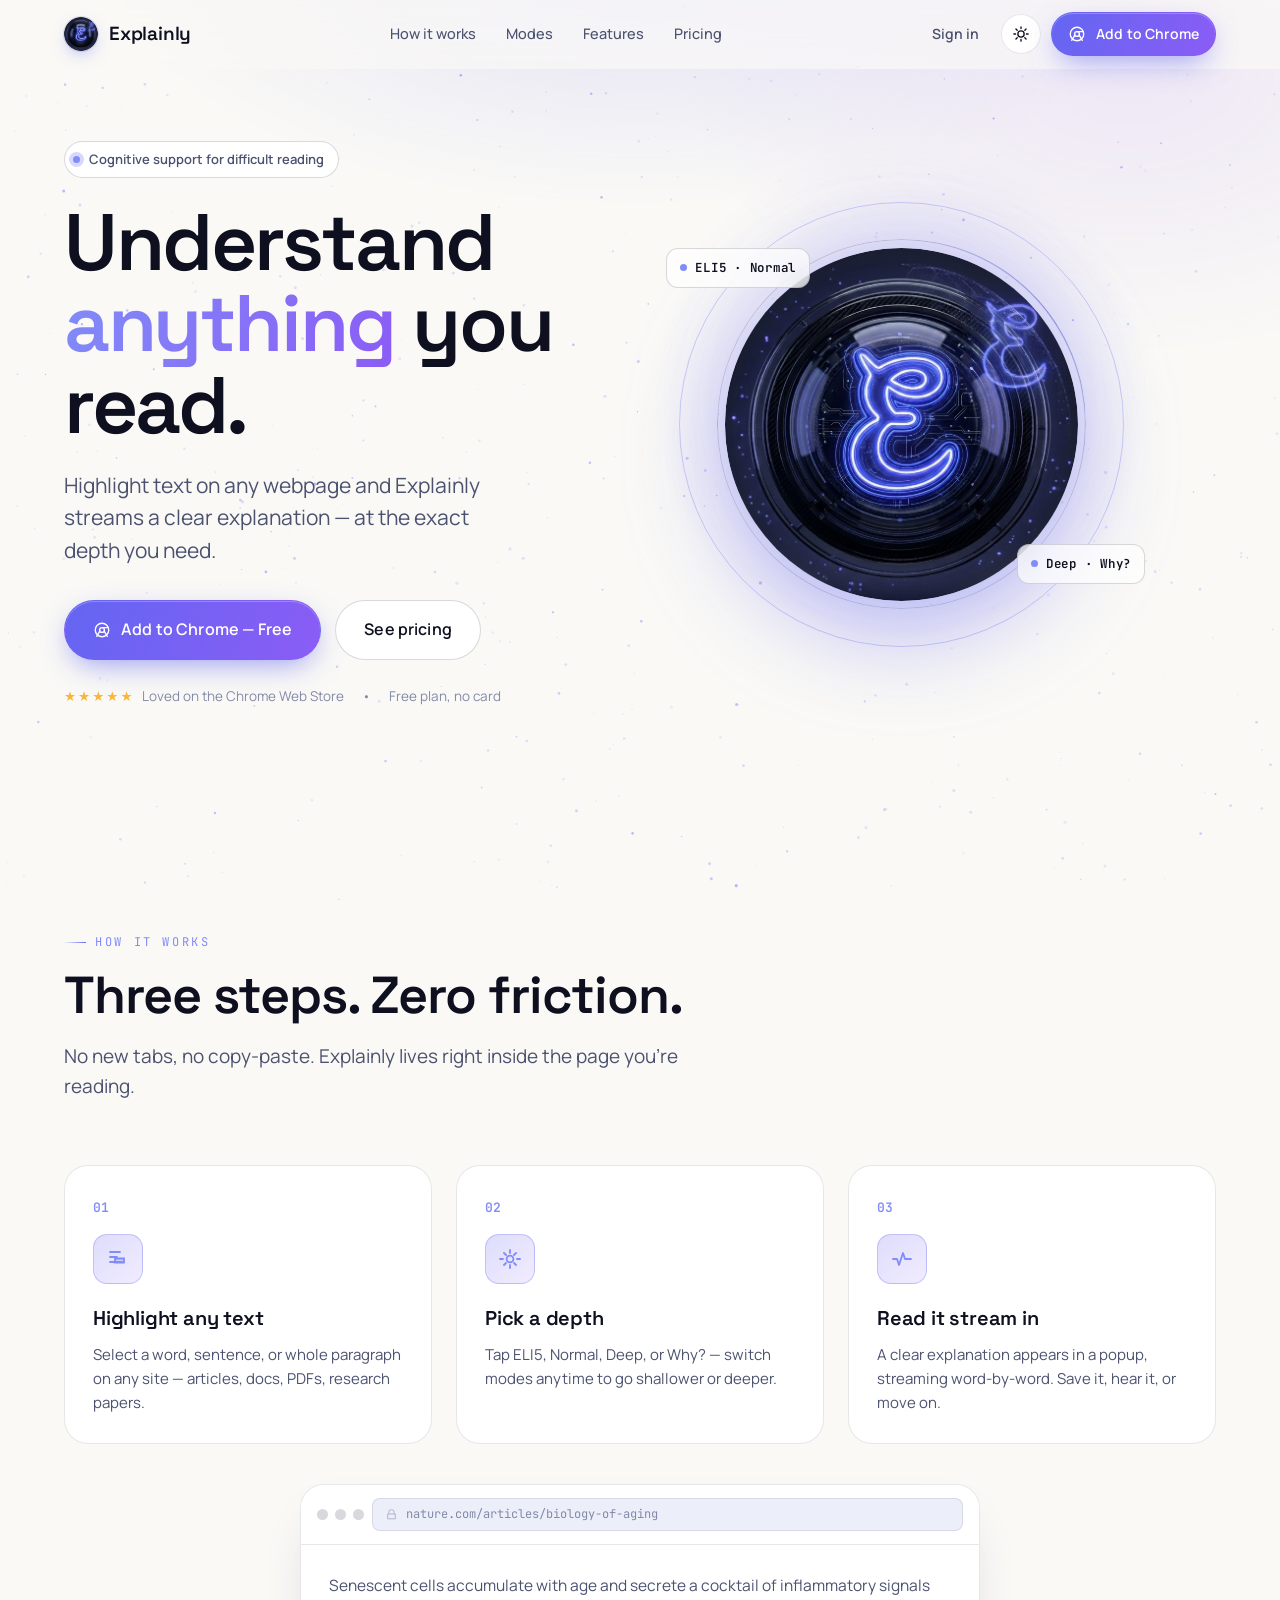
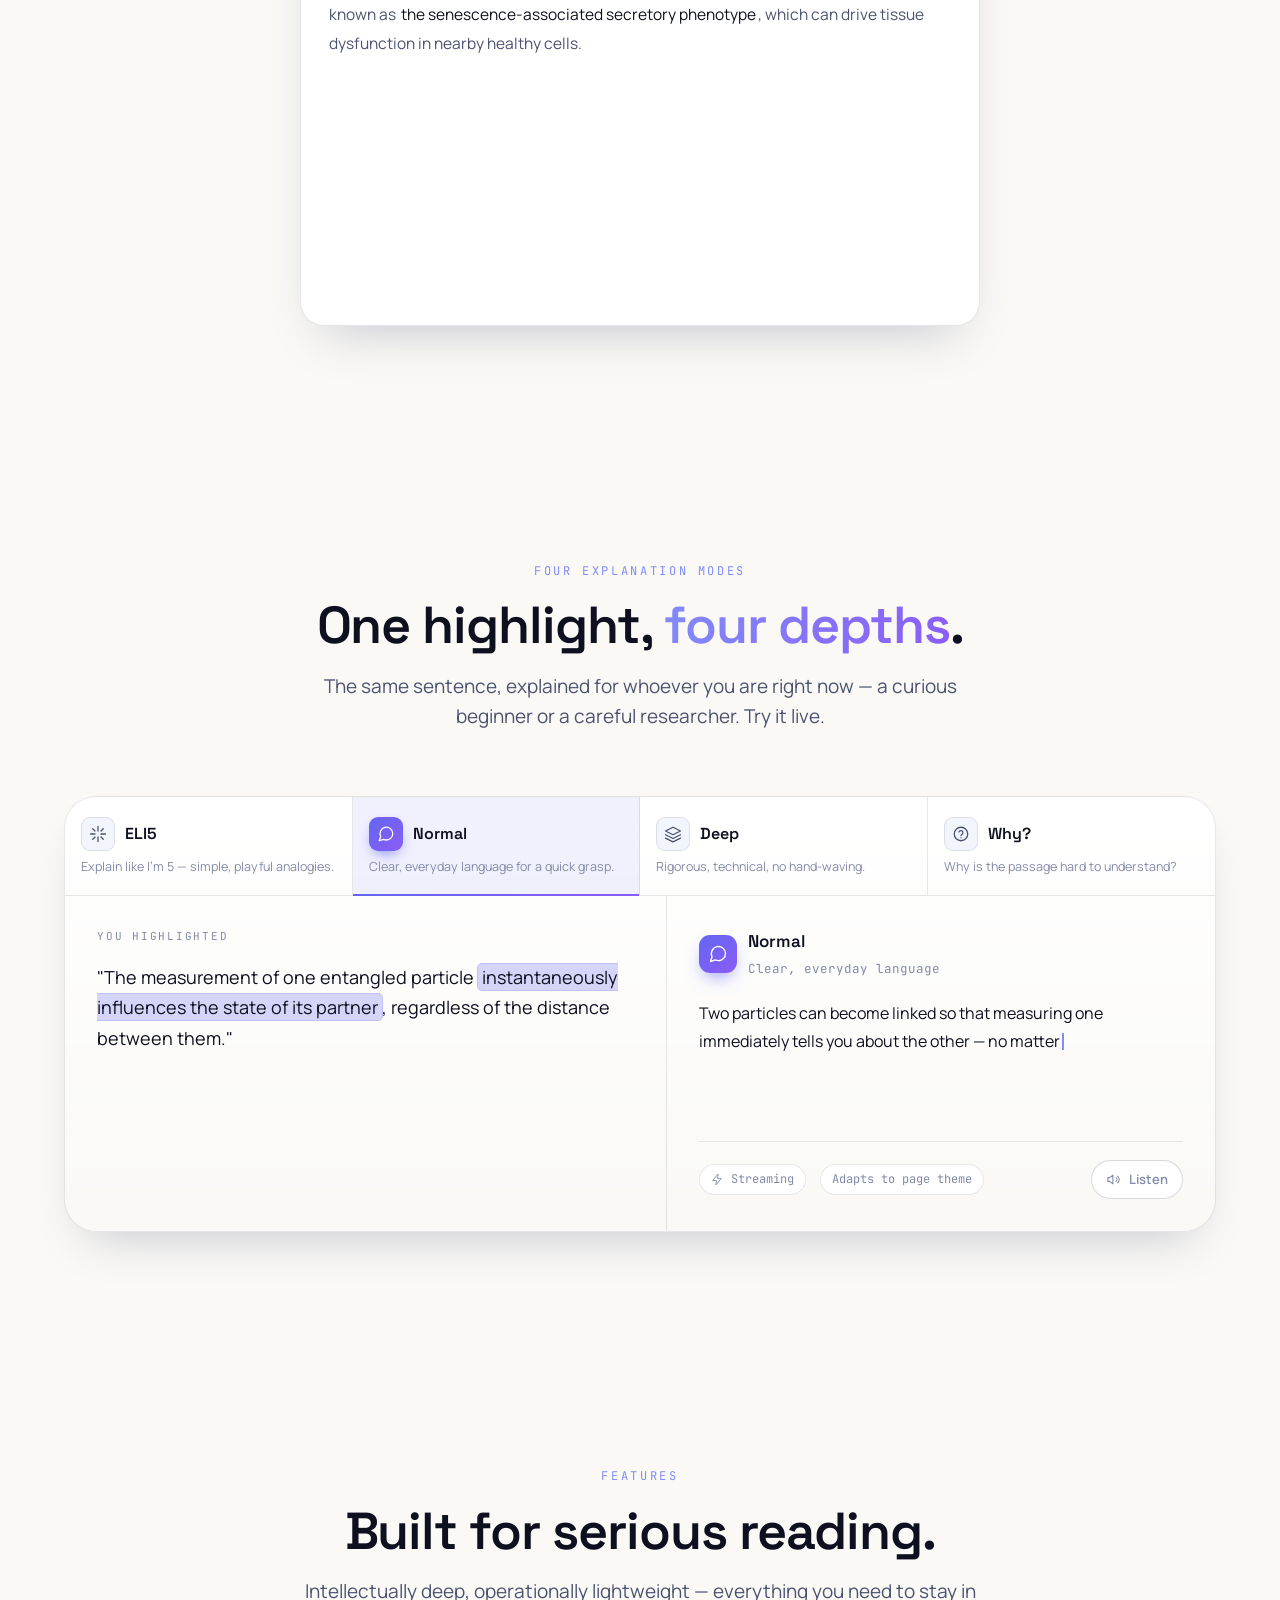
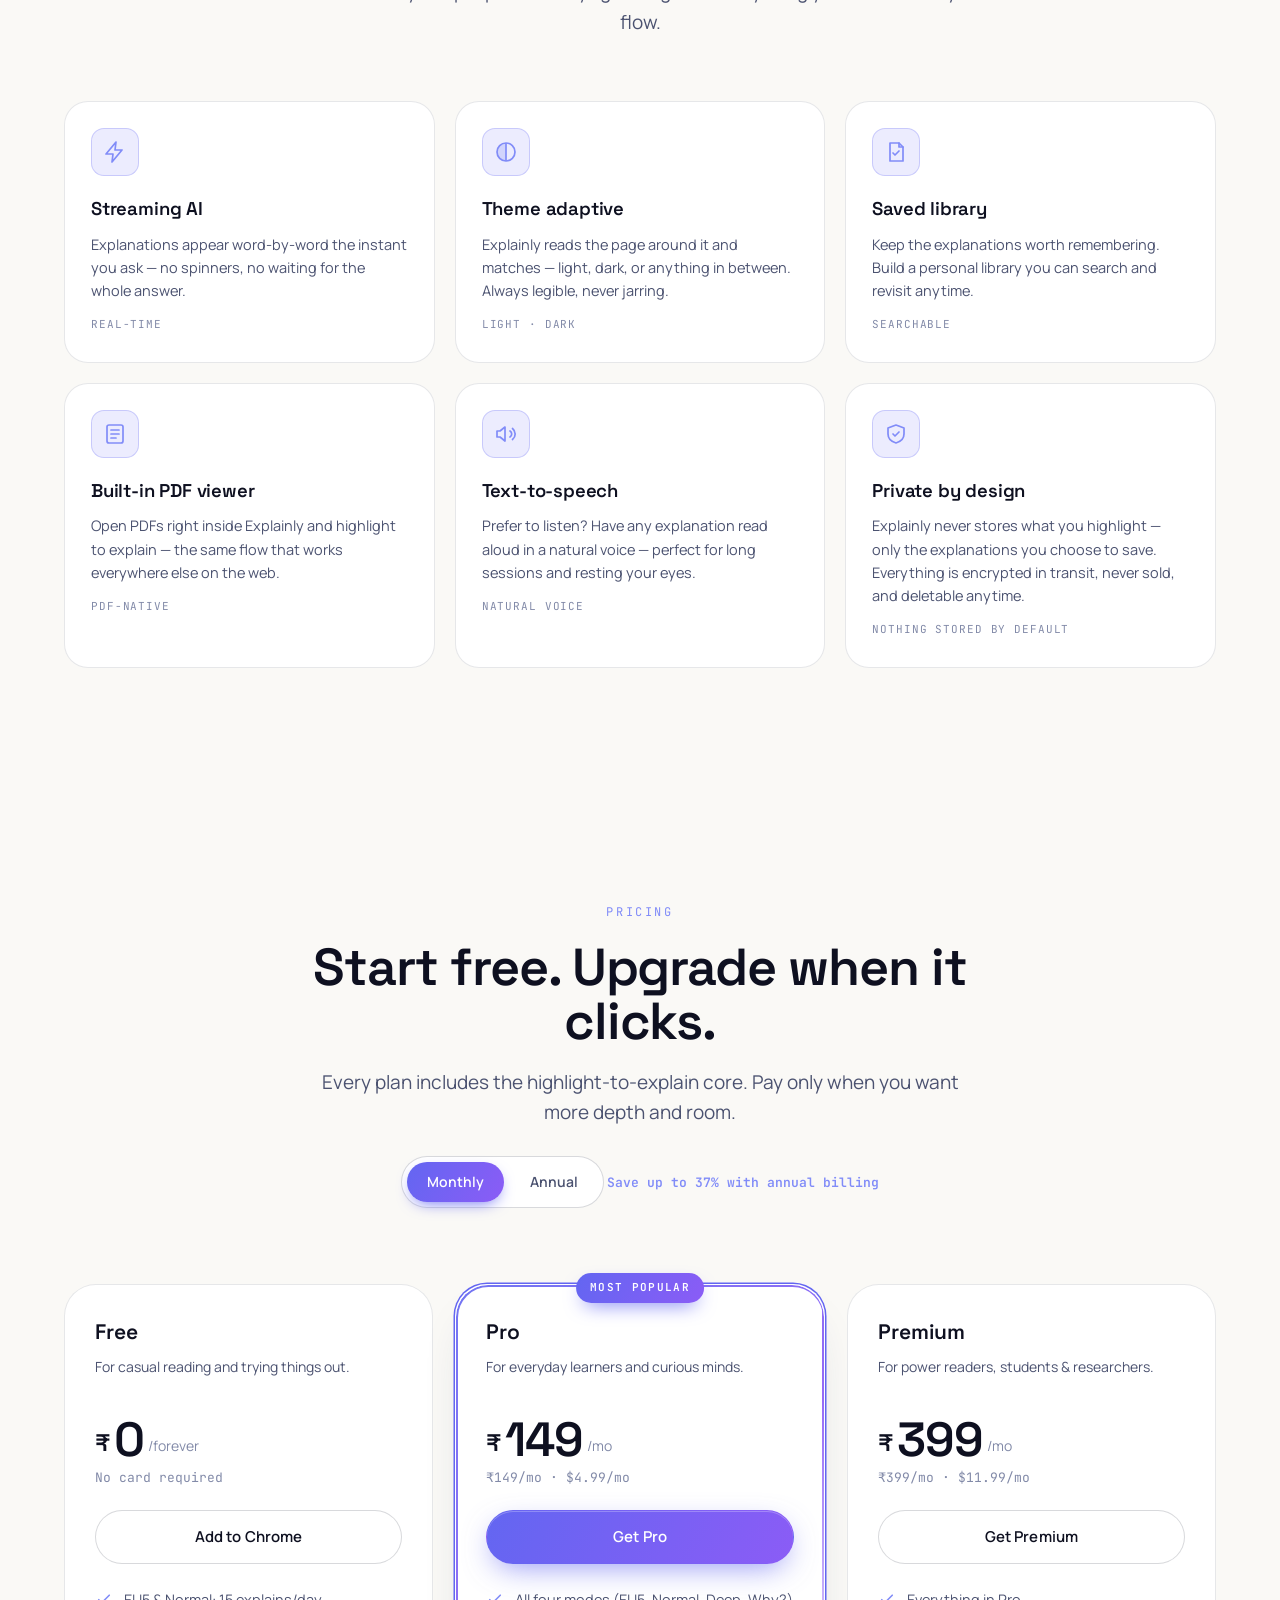
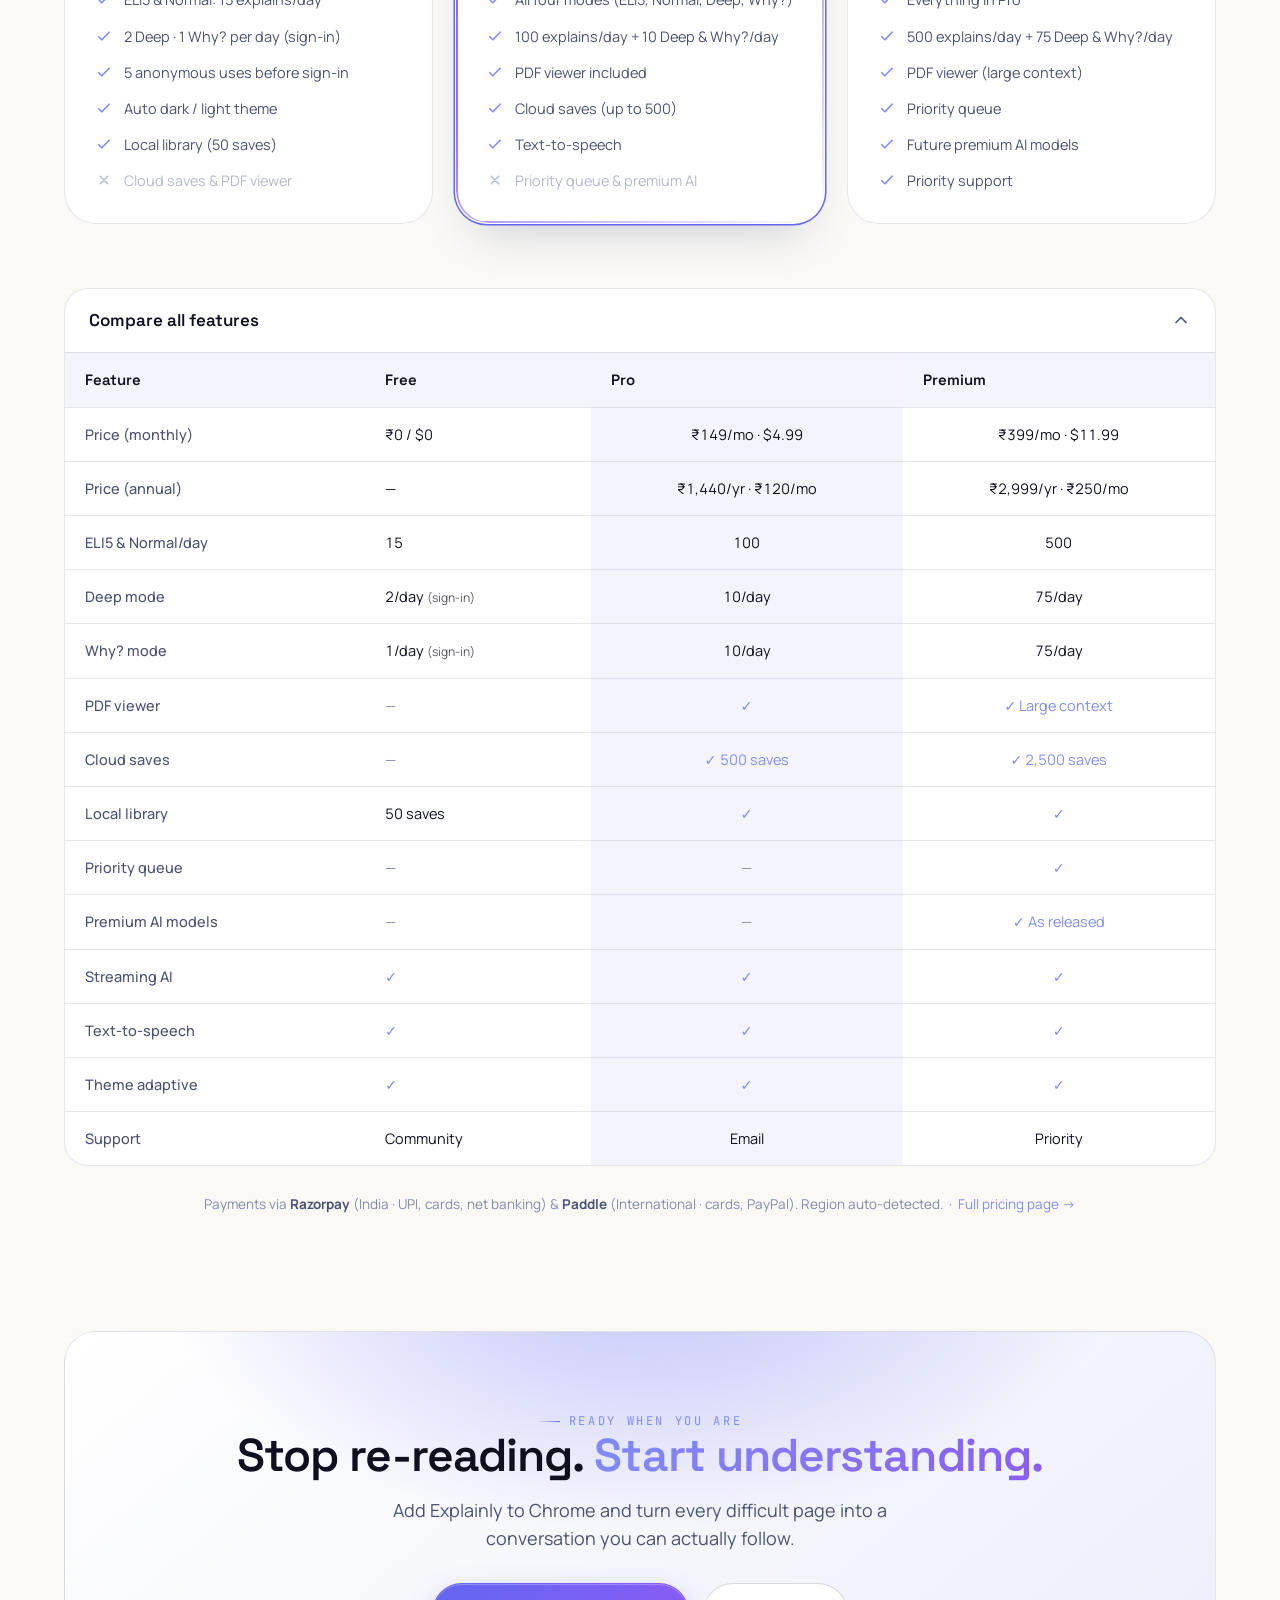
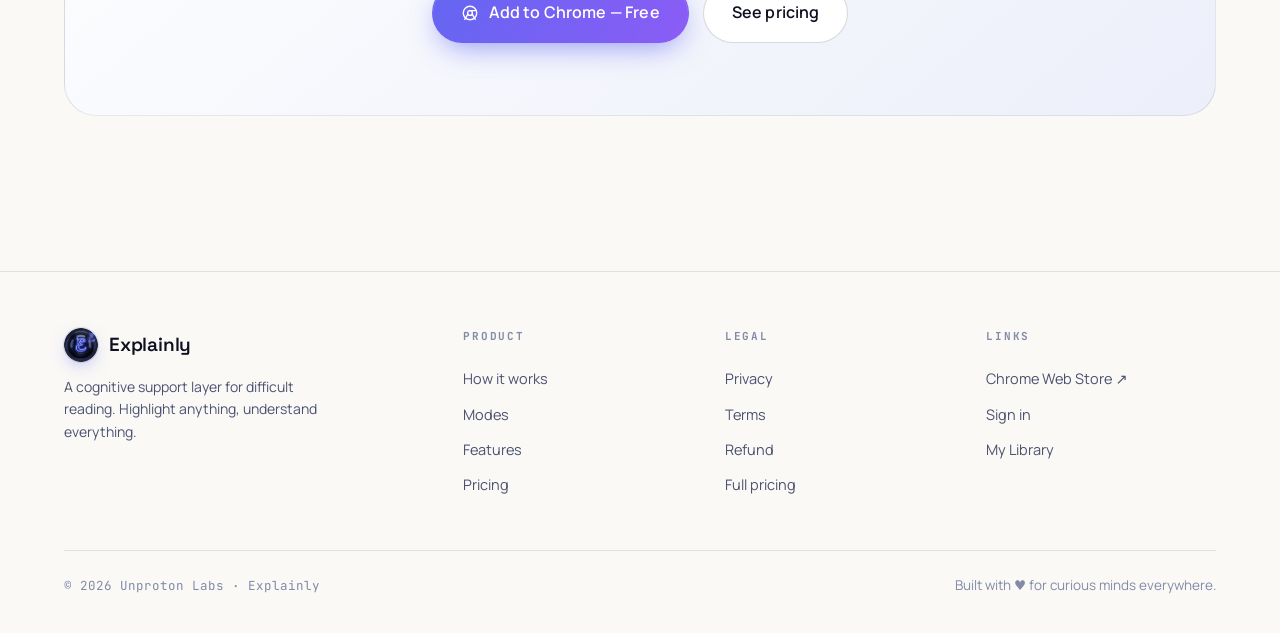
==== commit 75586f35: "Made changes to the UI" ====
--- a/index.html
+++ b/index.html
@@ -333,11 +333,11 @@
         <ul>
           <li>
             <svg viewBox="0 0 24 24" fill="none"><path d="m5 13 4 4L19 7" stroke="currentColor" stroke-width="2.2" stroke-linecap="round" stroke-linejoin="round"/></svg>
-            ELI5 &amp; Normal: 10 explains/day
-          </li>
-          <li>
-            <svg viewBox="0 0 24 24" fill="none"><path d="m5 13 4 4L19 7" stroke="currentColor" stroke-width="2.2" stroke-linecap="round" stroke-linejoin="round"/></svg>
-            Deep &amp; Why?: 1/day (sign-in)
+            ELI5 &amp; Normal: 15 explains/day
+          </li>
+          <li>
+            <svg viewBox="0 0 24 24" fill="none"><path d="m5 13 4 4L19 7" stroke="currentColor" stroke-width="2.2" stroke-linecap="round" stroke-linejoin="round"/></svg>
+            2 Deep · 1 Why? per day (sign-in)
           </li>
           <li>
             <svg viewBox="0 0 24 24" fill="none"><path d="m5 13 4 4L19 7" stroke="currentColor" stroke-width="2.2" stroke-linecap="round" stroke-linejoin="round"/></svg>
@@ -381,7 +381,7 @@
           </li>
           <li>
             <svg viewBox="0 0 24 24" fill="none"><path d="m5 13 4 4L19 7" stroke="currentColor" stroke-width="2.2" stroke-linecap="round" stroke-linejoin="round"/></svg>
-            Cloud saves (unlimited)
+            Cloud saves (up to 500)
           </li>
           <li>
             <svg viewBox="0 0 24 24" fill="none"><path d="m5 13 4 4L19 7" stroke="currentColor" stroke-width="2.2" stroke-linecap="round" stroke-linejoin="round"/></svg>
@@ -444,11 +444,11 @@
           <tbody>
             <tr><th scope="row">Price (monthly)</th><td>₹0 / $0</td><td class="colpop">₹149/mo · $4.99</td><td>₹399/mo · $11.99</td></tr>
             <tr><th scope="row">Price (annual)</th><td>—</td><td class="colpop">₹1,440/yr · ₹120/mo</td><td>₹2,999/yr · ₹250/mo</td></tr>
-            <tr><th scope="row">ELI5 &amp; Normal/day</th><td>10</td><td class="colpop">100</td><td>500</td></tr>
-            <tr><th scope="row">Deep mode</th><td>1/day <small style="opacity:.7">(sign-in)</small></td><td class="colpop">10/day</td><td>75/day</td></tr>
+            <tr><th scope="row">ELI5 &amp; Normal/day</th><td>15</td><td class="colpop">100</td><td>500</td></tr>
+            <tr><th scope="row">Deep mode</th><td>2/day <small style="opacity:.7">(sign-in)</small></td><td class="colpop">10/day</td><td>75/day</td></tr>
             <tr><th scope="row">Why? mode</th><td>1/day <small style="opacity:.7">(sign-in)</small></td><td class="colpop">10/day</td><td>75/day</td></tr>
             <tr><th scope="row">PDF viewer</th><td class="no">—</td><td class="colpop yes">✓</td><td class="yes">✓ Large context</td></tr>
-            <tr><th scope="row">Cloud saves</th><td class="no">—</td><td class="colpop yes">✓ Unlimited</td><td class="yes">✓ Unlimited</td></tr>
+            <tr><th scope="row">Cloud saves</th><td class="no">—</td><td class="colpop yes">✓ 500 saves</td><td class="yes">✓ 2,500 saves</td></tr>
             <tr><th scope="row">Local library</th><td>50 saves</td><td class="colpop yes">✓</td><td class="yes">✓</td></tr>
             <tr><th scope="row">Priority queue</th><td class="no">—</td><td class="colpop no">—</td><td class="yes">✓</td></tr>
             <tr><th scope="row">Premium AI models</th><td class="no">—</td><td class="colpop no">—</td><td class="yes">✓ As released</td></tr>
